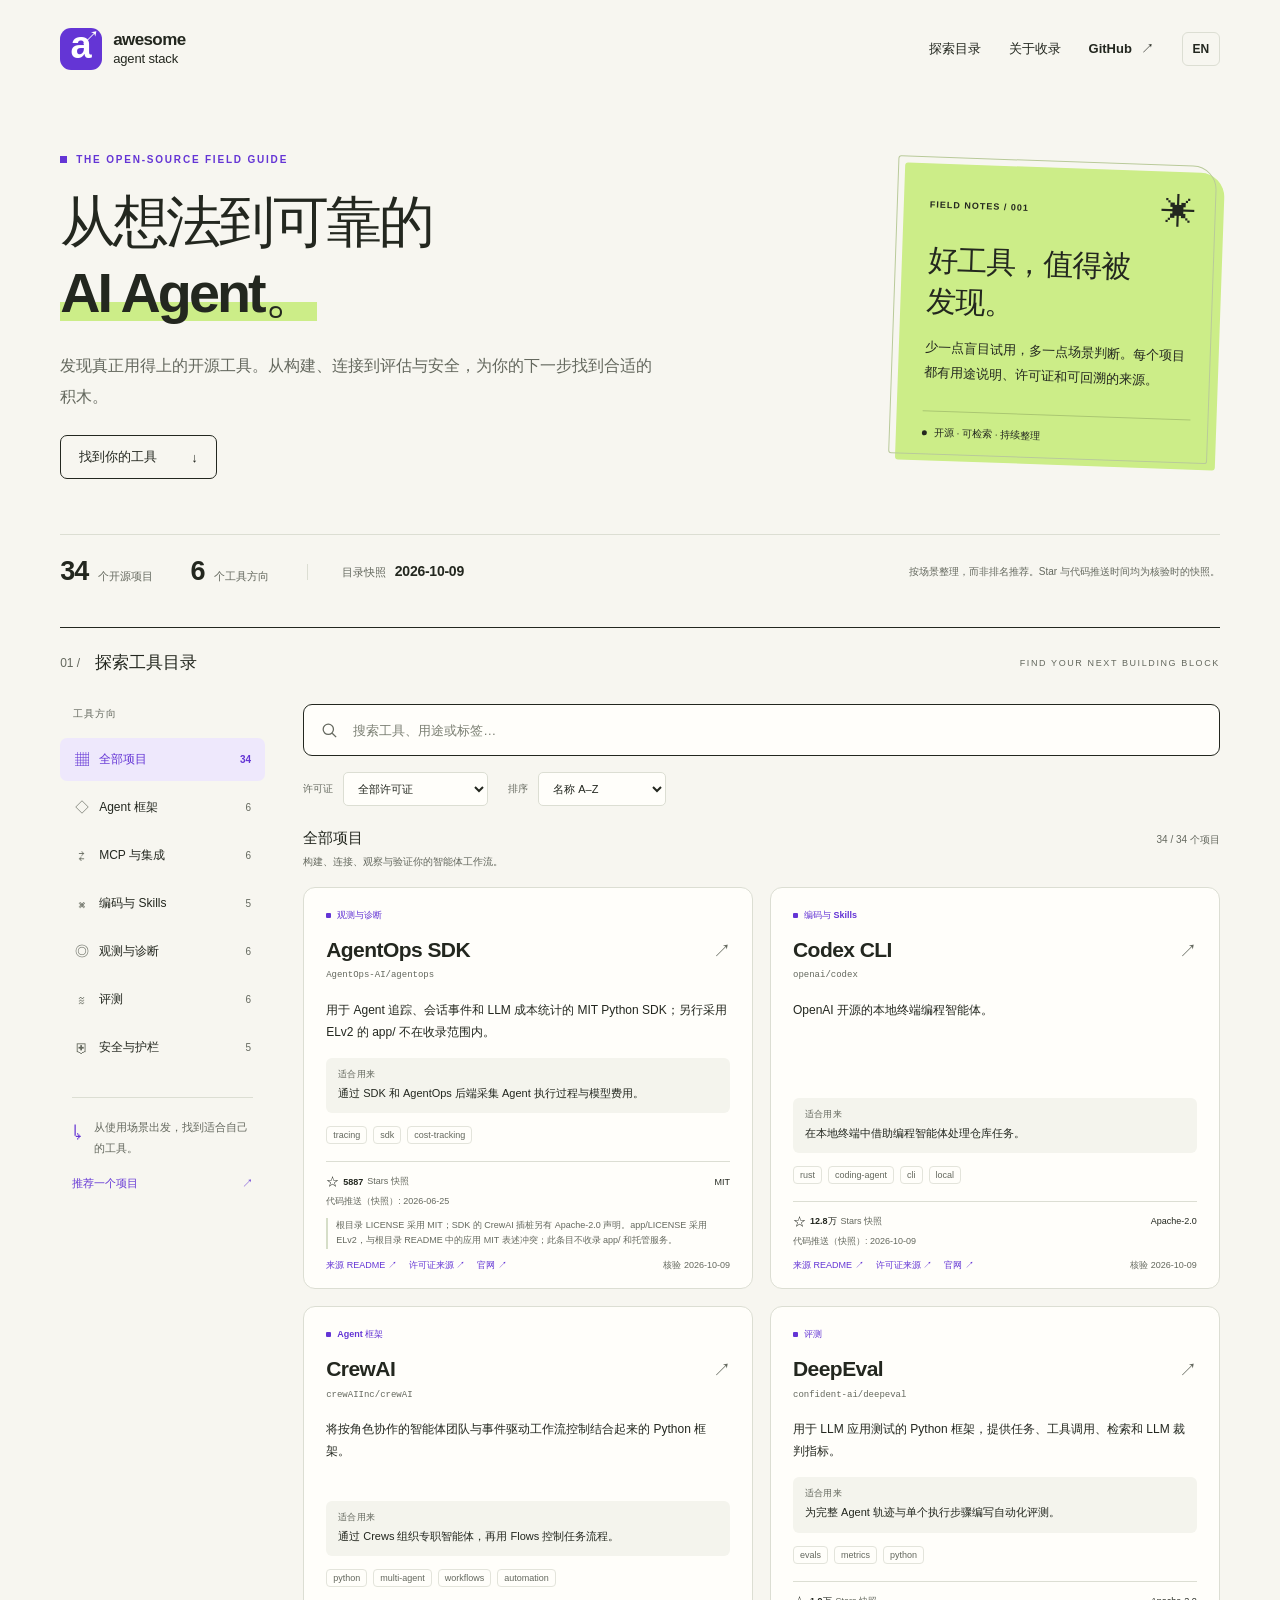
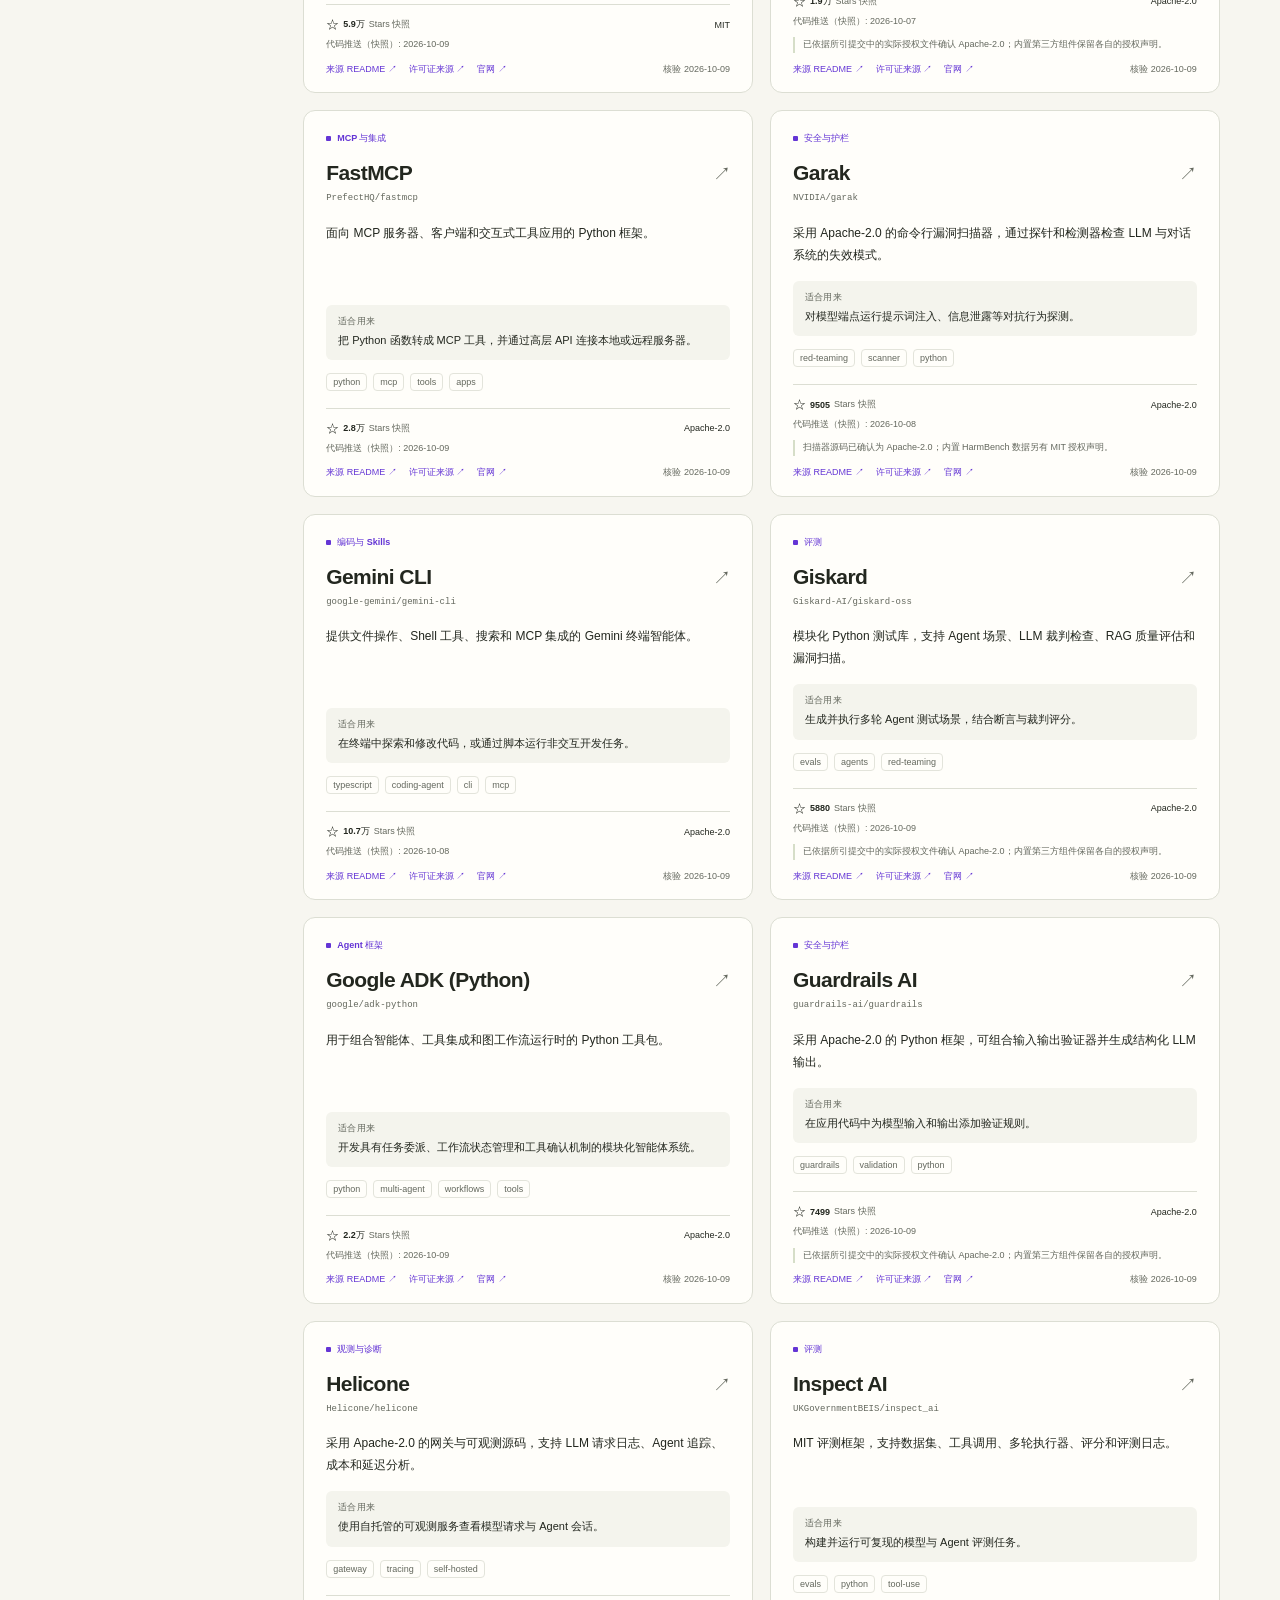
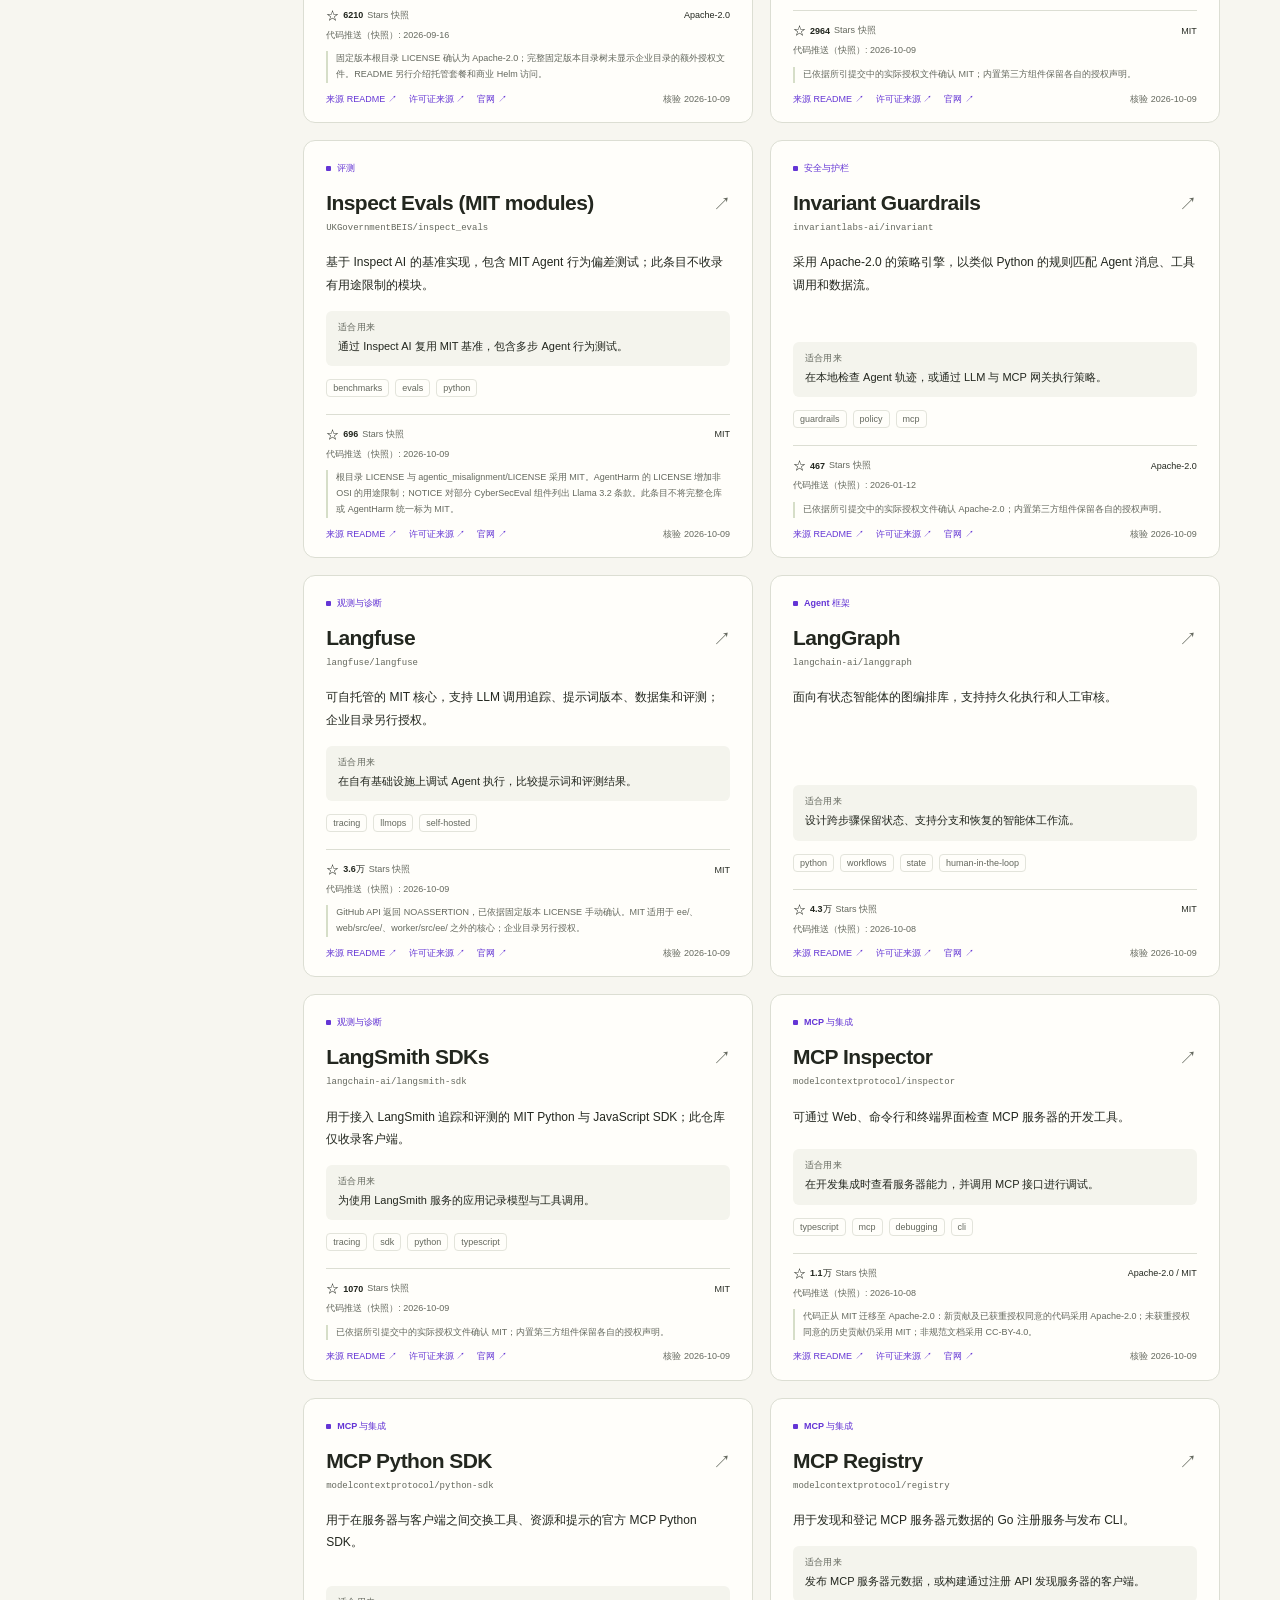
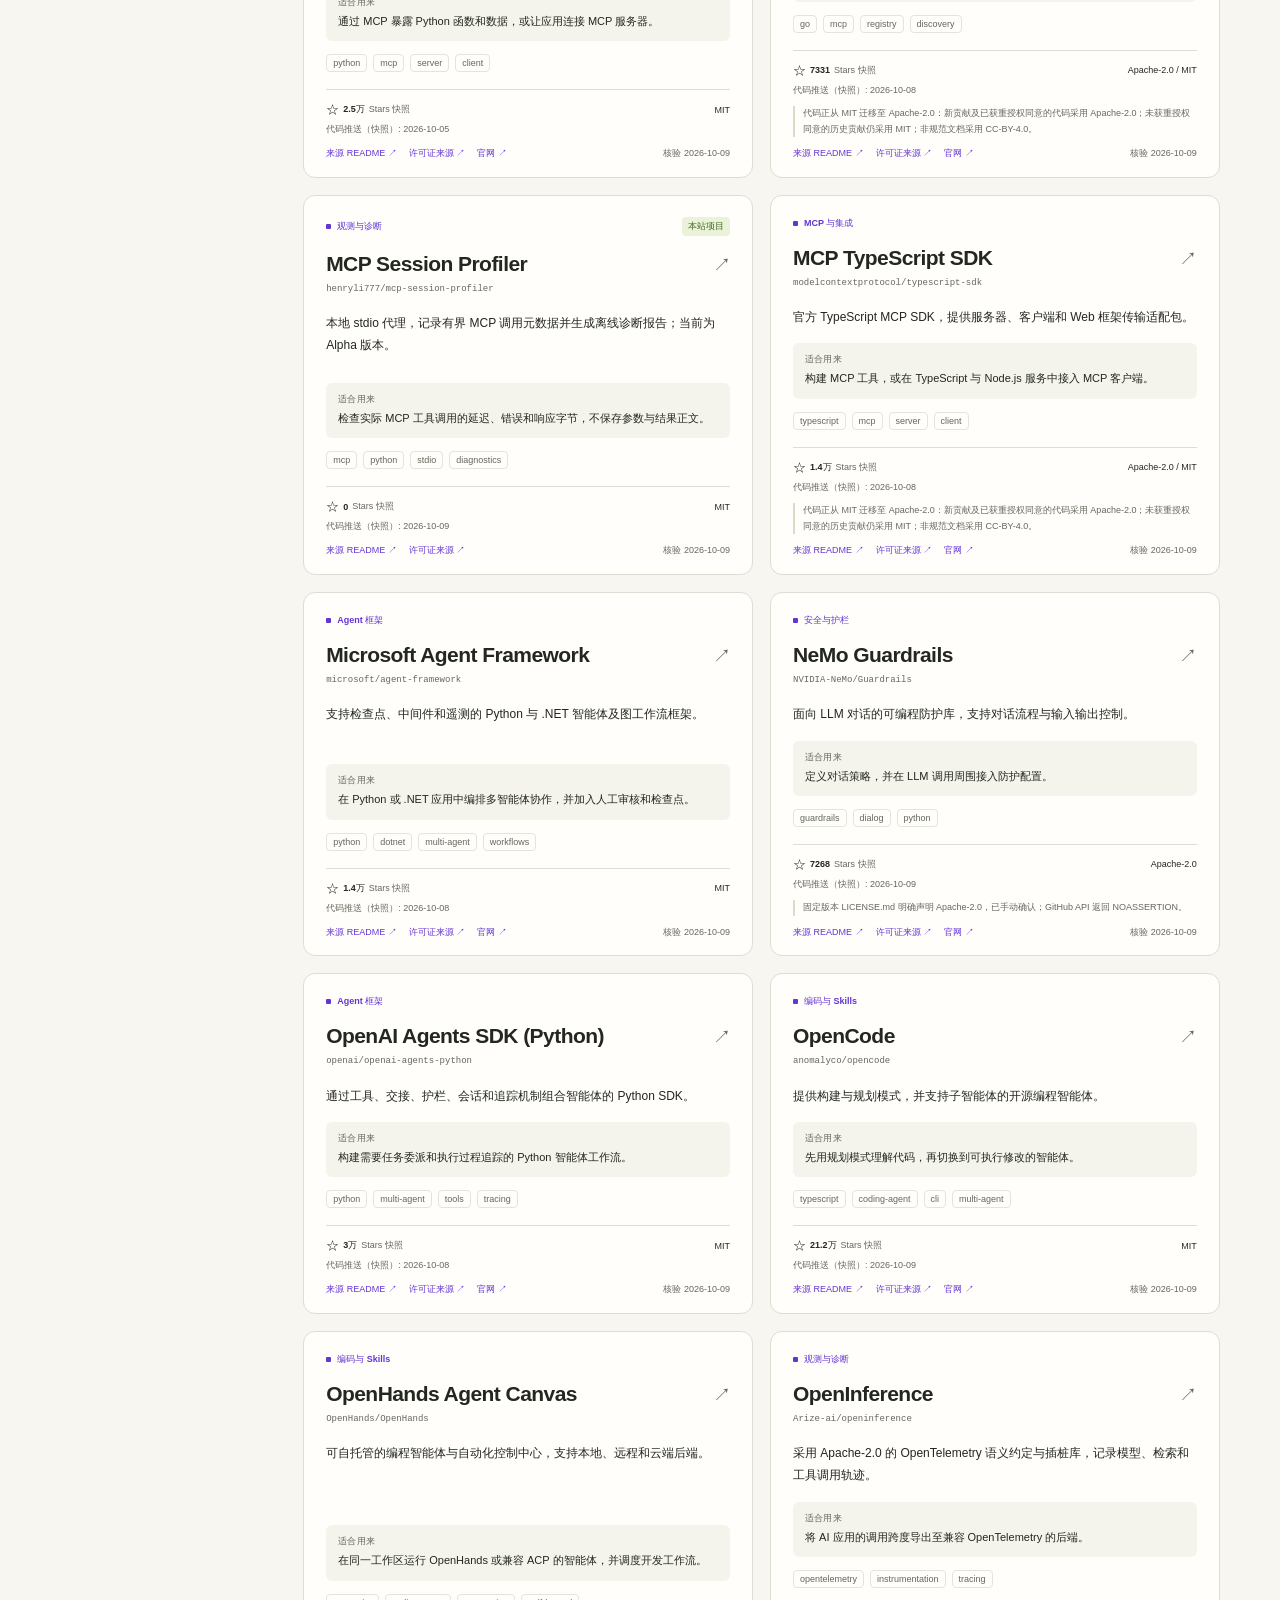
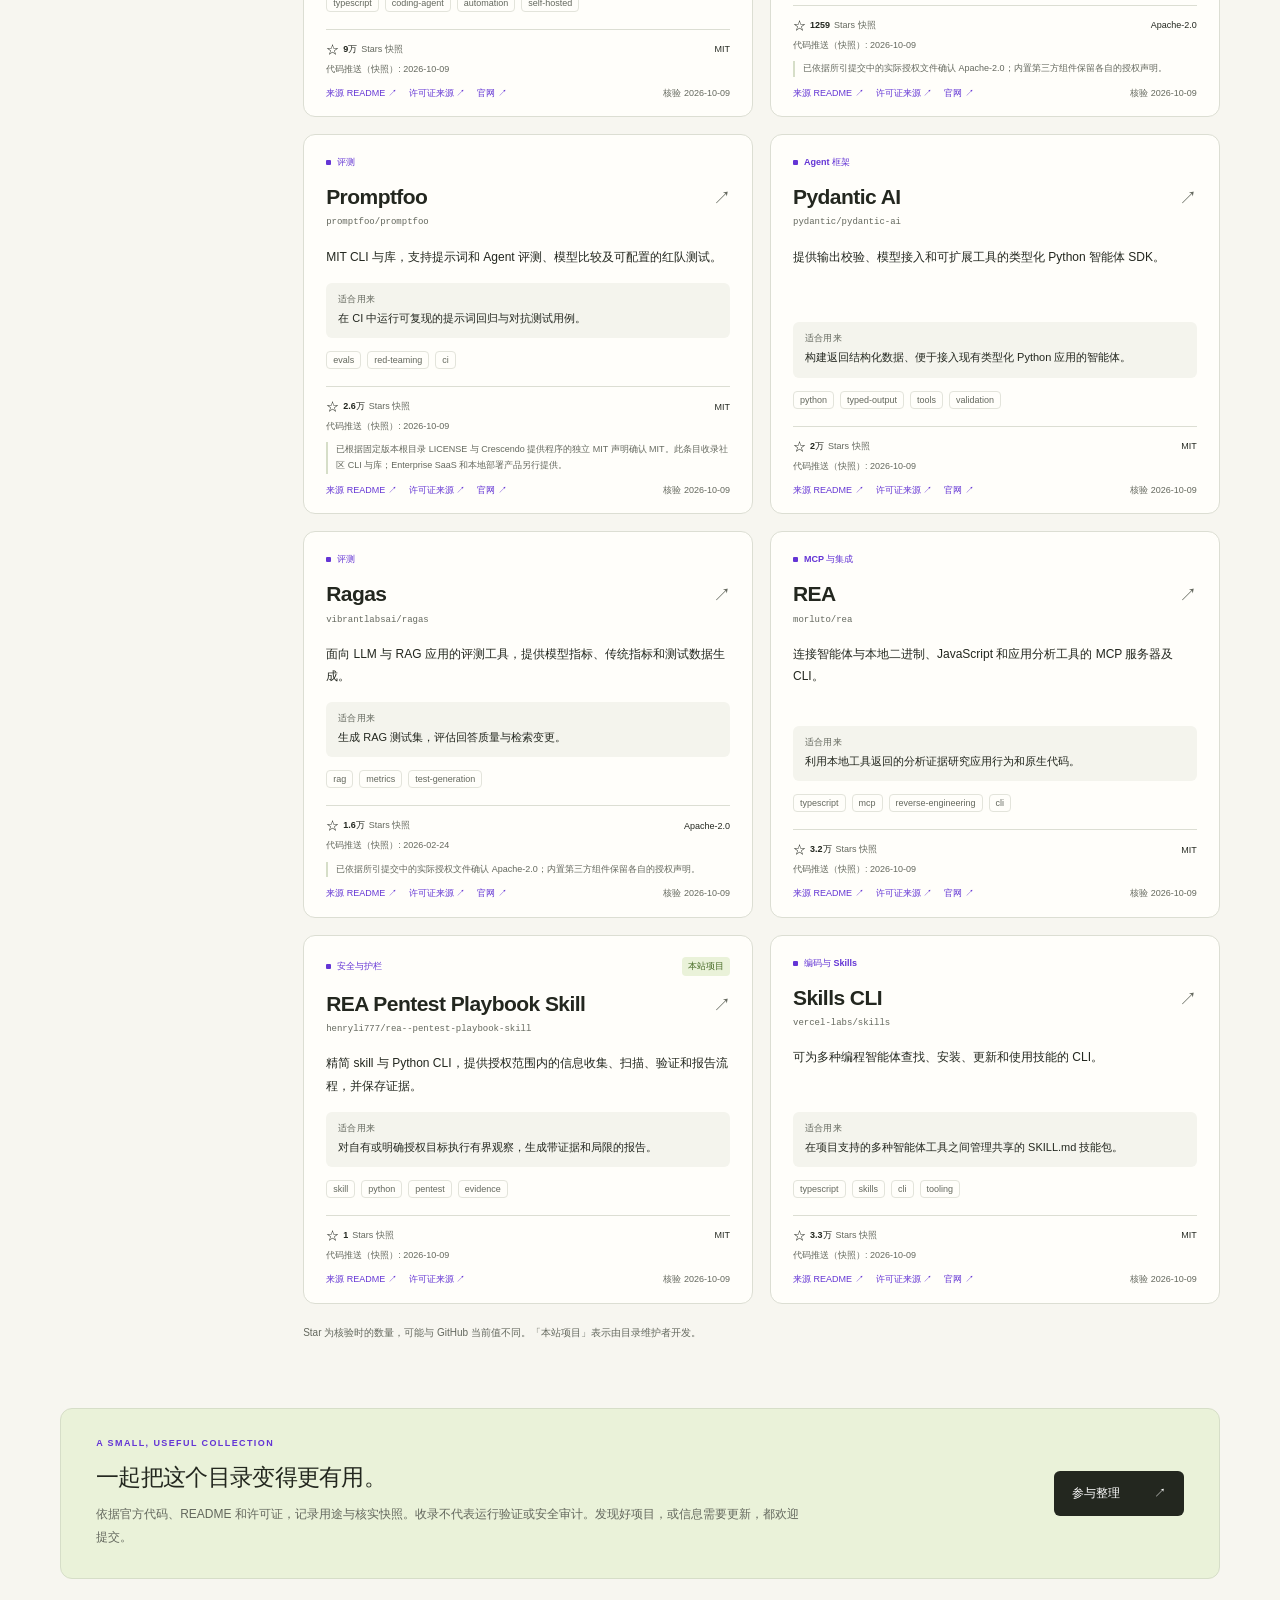
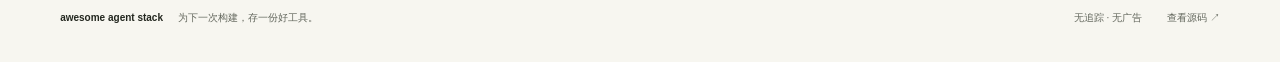
==== site/index.html @ 56cffb14 "feat: launch bilingual Awesome Agent Stack directory" ====
<!doctype html>
<html lang="zh-CN">
  <head>
    <meta charset="utf-8">
  <meta name="viewport" content="width=device-width, initial-scale=1">
  <link rel="icon" type="image/svg+xml" href="./favicon.svg">
    <meta name="description" content="A curated, bilingual directory of open-source tools for AI agents, MCP, coding, evaluation, observability, and security.">
    <meta name="theme-color" content="#f7f6f0">
    <title>Awesome Agent Stack · 开源智能体工具目录</title>
    <link rel="stylesheet" href="./style.css">
    <script type="module" src="./app.js"></script>
  </head>
  <body>
    <a class="skip-link" href="#catalog" data-i18n="skip">跳到工具目录</a>
    <header class="site-header shell">
      <a class="brand" href="./" aria-label="Awesome Agent Stack">
        <span class="brand-mark" aria-hidden="true">a<span>↗</span></span>
        <span class="brand-name">awesome<span>agent stack</span></span>
      </a>
      <nav class="header-nav" aria-label="主导航" id="main-nav">
        <a href="#catalog" class="nav-catalog" data-i18n="navCatalog">探索目录</a>
        <a href="#about" class="nav-about" data-i18n="navAbout">关于收录</a>
        <a class="repo-link" id="header-repo" href="https://github.com/henryli777/awesome-agent-stack"><span>GitHub</span><span aria-hidden="true">↗</span></a>
        <button class="language-button" id="language-toggle" type="button" aria-label="Switch to English">EN</button>
      </nav>
    </header>

    <main id="main-content">
      <section class="hero shell" aria-labelledby="hero-title">
        <div class="hero-copy">
          <p class="eyebrow"><span class="tiny-square" aria-hidden="true"></span> THE OPEN-SOURCE FIELD GUIDE</p>
          <h1 id="hero-title"><span data-i18n="heroLine1">从想法到可靠的</span><br><span class="hero-highlight" data-i18n="heroLine2">AI Agent。</span></h1>
          <p class="hero-description" data-i18n="heroDescription">发现真正用得上的开源工具。从构建、连接到评估与安全，为你的下一步找到合适的积木。</p>
          <a href="#catalog" class="hero-cta"><span data-i18n="heroCta">找到你的工具</span><span aria-hidden="true">↓</span></a>
        </div>
        <aside class="field-note" aria-labelledby="field-note-title">
          <div class="note-top"><span>FIELD NOTES / 001</span><span class="note-symbol" aria-hidden="true">✳</span></div>
          <h2 id="field-note-title" data-i18n="noteTitle">好工具，<br>值得被发现。</h2>
          <p data-i18n="noteDescription">少一点盲目试用，多一点场景判断。每个项目都有用途说明、许可证和可回溯的来源。</p>
          <div class="note-bottom"><span class="note-dot" aria-hidden="true"></span><span data-i18n="noteBottom">开源 · 可检索 · 持续整理</span></div>
        </aside>
        <div class="hero-stats">
          <div class="hero-stat"><strong id="project-total">—</strong><span data-i18n="statProjects">个开源项目</span></div>
          <div class="hero-stat"><strong id="category-total">6</strong><span data-i18n="statCategories">个工具方向</span></div>
          <div class="hero-stat stat-date"><span data-i18n="statSnapshot">目录快照</span><strong id="snapshot-date">2026-10-09</strong></div>
          <p class="stats-note" data-i18n="statsNote">按场景整理，而非排名推荐。<br>Star 与代码推送时间均为核验时的快照。</p>
        </div>
      </section>

      <section id="catalog" class="catalog-section shell" aria-labelledby="catalog-title">
        <div class="section-heading"><h2 id="catalog-title"><span class="section-number" aria-hidden="true">01 /</span><span data-i18n="catalogTitle">探索工具目录</span></h2><span class="section-kicker">FIND YOUR NEXT BUILDING BLOCK</span></div>
        <div class="catalog-layout">
          <aside class="catalog-sidebar" aria-labelledby="category-title">
            <h3 id="category-title" data-i18n="categoriesTitle">工具方向</h3>
            <div id="category-list" class="category-list" role="group" aria-labelledby="category-title"></div>
            <div class="sidebar-note"><span aria-hidden="true">↳</span><p data-i18n="sidebarNote">从使用场景出发，<br>找到适合自己的工具。</p></div>
            <a class="submit-link" id="sidebar-contribute" href="https://github.com/henryli777/awesome-agent-stack/issues/new?template=submit-project.yml"><span data-i18n="submit">推荐一个项目</span><span aria-hidden="true">↗</span></a>
          </aside>
          <div class="catalog-main">
            <div class="search-box">
              <svg viewBox="0 0 24 24" aria-hidden="true"><circle cx="10.5" cy="10.5" r="6.5"></circle><path d="m15.4 15.4 5 5"></path></svg>
              <label class="visually-hidden" for="search-input" data-i18n="searchLabel">搜索名称、用途、标签或仓库</label>
              <input id="search-input" type="search" maxlength="300" autocomplete="off" spellcheck="false" placeholder="搜索工具、用途或标签…" disabled>
              <button class="clear-search" id="clear-search" type="button" aria-label="清空搜索" hidden>×</button>
            </div>
            <div class="filter-bar">
              <div class="select-control"><label for="license-filter" data-i18n="licenseLabel">许可证</label><select id="license-filter" disabled><option value="all">全部许可证</option></select></div>
              <div class="select-control sort-control"><label for="sort-select" data-i18n="sortLabel">排序</label><select id="sort-select" disabled><option value="az">名称 A–Z</option><option value="stars">Star 快照最多</option><option value="updated">最近代码推送</option></select></div>
              <button class="reset-filters" id="reset-filters" type="button" hidden data-i18n="reset">重置筛选</button>
            </div>
            <div class="results-heading"><div><h3 id="results-title" data-i18n="allProjects">全部项目</h3><p id="category-description" data-i18n="allDescription">构建、连接、观察与验证你的智能体工作流。</p></div><p id="result-count" role="status" aria-live="polite" aria-atomic="true" data-i18n="loading">正在加载目录…</p></div>
            <div id="status-panel" class="status-panel" role="status">
              <span class="loading-mark" aria-hidden="true"></span>
              <h4 id="status-title" data-i18n="loading">正在加载目录…</h4>
              <p id="status-description" data-i18n="loadingDescription">正在准备工具和来源信息。</p>
              <div class="status-actions" id="status-actions" hidden>
                <button type="button" class="button-primary" id="retry-button" data-i18n="retry">重新加载</button>
                <a id="fallback-readme" href="https://github.com/henryli777/awesome-agent-stack#readme" data-i18n="readmeFallback">查看 GitHub 目录 ↗</a>
              </div>
              <button type="button" class="button-primary" id="empty-reset" hidden data-i18n="emptyReset">清空搜索与筛选</button>
            </div>
            <div id="project-grid" class="project-grid" aria-label="开源项目列表" hidden></div>
            <p class="catalog-footnote" id="catalog-footnote" hidden data-i18n="catalogFootnote">Star 为核验时的数量，可能与 GitHub 当前值不同。「本站项目」表示由目录维护者开发。</p>
          </div>
        </div>
      </section>

      <section id="about" class="about-section shell" aria-labelledby="about-title">
        <div class="about-panel"><div><p class="eyebrow">A SMALL, USEFUL COLLECTION</p><h2 id="about-title" data-i18n="aboutTitle">一起把这个目录变得更有用。</h2><p data-i18n="aboutDescription">以公开仓库和 README 为依据，记录许可证、实际用途与最近代码推送。发现好项目，或信息需要更新，都欢迎提交。</p></div><a class="about-cta" id="about-contribute" href="https://github.com/henryli777/awesome-agent-stack/issues/new?template=submit-project.yml"><span data-i18n="aboutCta">参与整理</span><span aria-hidden="true">↗</span></a></div>
      </section>
    </main>

    <footer class="site-footer shell"><p><strong>awesome agent stack</strong><span data-i18n="footerTagline">为下一次构建，存一份好工具。</span></p><div><span data-i18n="footerPrivacy">无追踪 · 无广告</span><a id="footer-repo" href="https://github.com/henryli777/awesome-agent-stack" data-i18n="footerSource">查看源码 ↗</a></div></footer>
    <noscript><p class="noscript-note">此目录需要 JavaScript 来搜索和筛选。<a href="https://github.com/henryli777/awesome-agent-stack#readme">在 GitHub 阅读完整目录 / Read the catalogue on GitHub</a>。</p></noscript>
  </body>
</html>
---- site/style.css ----
@charset "UTF-8";

:root {
  --paper: #f7f6f0;
  --surface: #fffefa;
  --ink: #23271f;
  --muted: #64685e;
  --line: #dcded3;
  --purple: #6435d5;
  --purple-light: #eee8fc;
  --green: #cced88;
  --green-light: #eaf2d9;
  --radius: 12px;
  color-scheme: light;
  font-family: -apple-system, BlinkMacSystemFont, "Segoe UI", "PingFang SC", "Microsoft YaHei", sans-serif;
  background: var(--paper);
  color: var(--ink);
  font-synthesis: none;
  scroll-behavior: smooth;
}

* { box-sizing: border-box; }
body { margin: 0; }
a { color: inherit; text-decoration: none; }
button, input, select { font: inherit; color: inherit; }
button, select { cursor: pointer; }
button { border: 0; }
button:disabled, select:disabled, input:disabled { cursor: wait; opacity: .55; }
button, a, input, select { -webkit-tap-highlight-color: transparent; }
:focus-visible { outline: 3px solid var(--purple); outline-offset: 4px; }
[hidden] { display: none !important; }
.shell { width: 100%; max-width: 1480px; margin-inline: auto; padding-inline: clamp(22px, 4.7vw, 72px); }
.visually-hidden { position: absolute; width: 1px; height: 1px; padding: 0; margin: -1px; overflow: hidden; clip: rect(0, 0, 0, 0); white-space: nowrap; border: 0; }
.skip-link { position: fixed; top: 12px; left: 12px; z-index: 10; padding: 12px 18px; background: var(--ink); color: #fff; border-radius: 6px; transform: translateY(-160%); }
.skip-link:focus { transform: translateY(0); }

.site-header { height: 97px; display: flex; align-items: center; justify-content: space-between; gap: 24px; }
.brand { display: inline-flex; align-items: center; gap: 11px; flex-shrink: 0; }
.brand-mark { width: 42px; height: 42px; display: flex; align-items: center; justify-content: center; position: relative; background: var(--purple); border-radius: 11px; color: #fff; font-size: 38px; font-weight: 750; line-height: 1; padding-bottom: 8px; }
.brand-mark span { position: absolute; font-size: 20px; top: 0; right: 2px; font-weight: 550; }
.brand-name { font-size: 17px; line-height: 1.15; font-weight: 750; letter-spacing: -.6px; }
.brand-name > span { display: block; font-weight: 500; font-size: 13px; letter-spacing: -.15px; margin-top: 3px; }
.header-nav { display: flex; align-items: center; gap: 28px; font-size: 13px; font-weight: 550; }
.header-nav a:hover, .site-footer a:hover { color: var(--purple); }
.repo-link { display: inline-flex; gap: 9px; align-items: center; }
.language-button { min-width: 38px; min-height: 34px; padding: 6px 9px; border: 1px solid var(--line); border-radius: 6px; background: transparent; font-size: 12px; font-weight: 650; }
.language-button:hover { border-color: var(--purple); color: var(--purple); }

.hero { display: grid; grid-template-columns: minmax(0, 1fr) 320px; column-gap: 10%; padding-top: 57px; padding-bottom: 42px; }
.eyebrow { display: flex; align-items: center; gap: 9px; color: var(--purple); font-size: 10px; font-weight: 700; letter-spacing: 1.8px; margin: 0 0 22px; }
.tiny-square { height: 7px; width: 7px; background: var(--purple); }
h1 { margin: 0; font-size: clamp(42px, 4.35vw, 66px); line-height: 1.27; font-weight: 750; letter-spacing: -2.9px; }
.hero-highlight { position: relative; display: inline; background: linear-gradient(transparent 65%, var(--green) 65%, var(--green) 95%, transparent 95%); }
.hero-description { max-width: 600px; margin: 23px 0 23px; color: var(--muted); font-size: 16px; line-height: 1.9; }
.hero-cta { display: inline-flex; align-items: center; justify-content: space-between; gap: 34px; border: 1px solid var(--ink); border-radius: 7px; padding: 12px 18px; font-size: 13px; font-weight: 650; transition: background-color .15s; }
.hero-cta:hover { background: var(--green); }
.field-note { align-self: center; background: var(--green); padding: 23px 26px 21px; border-radius: 3px 24px 3px 3px; transform: rotate(2deg); position: relative; }
.field-note::before { content: ""; position: absolute; inset: -7px 8px 6px -7px; border: 1px solid #b9ca9a; border-radius: 3px 24px 3px 3px; z-index: -1; }
.note-top { display: flex; justify-content: space-between; align-items: center; font-size: 9px; font-weight: 650; letter-spacing: 1px; }
.note-symbol { font-size: 35px; line-height: 1; font-weight: 400; }
.field-note h2 { font-size: 30px; font-weight: 650; line-height: 1.35; margin: 19px 0 14px; letter-spacing: -1px; max-width: 230px; }
.field-note p { font-size: 13px; line-height: 1.9; margin: 0; }
.note-bottom { display: flex; align-items: center; gap: 7px; margin-top: 26px; padding-top: 14px; border-top: 1px solid #aac772; font-size: 10px; }
.note-dot { width: 5px; height: 5px; border-radius: 50%; background: var(--ink); }
.hero-stats { grid-column: 1 / -1; display: flex; gap: 38px; align-items: center; margin-top: 55px; padding-top: 23px; border-top: 1px solid var(--line); }
.hero-stat { display: flex; gap: 9px; align-items: baseline; white-space: nowrap; }
.hero-stat strong { font-size: 27px; font-weight: 650; line-height: 1; letter-spacing: -.8px; }
.hero-stat span { font-size: 11px; color: var(--muted); }
.stat-date { border-left: 1px solid var(--line); padding-left: 34px; }
.stat-date strong { font-size: 14px; letter-spacing: -.25px; }
.stats-note { color: var(--muted); font-size: 10px; line-height: 1.7; margin: 0 0 0 auto; }

.catalog-section { scroll-margin-top: 24px; }
.section-heading { border-top: 1px solid var(--ink); display: flex; align-items: center; justify-content: space-between; gap: 15px; padding-block: 23px 30px; }
.section-heading h2 { display: flex; align-items: center; gap: 15px; font-size: 17px; font-weight: 650; margin: 0; }
.section-number { font-size: 12px; font-weight: 400; color: var(--muted); }
.section-kicker { color: var(--muted); font-size: 9px; letter-spacing: 1.6px; }
.catalog-layout { display: grid; grid-template-columns: 205px minmax(0, 1fr); gap: 38px; align-items: start; }
.catalog-sidebar { position: sticky; top: 25px; padding-top: 3px; }
.catalog-sidebar h3 { font-size: 10px; letter-spacing: 1.1px; font-weight: 600; color: var(--muted); margin: 0 0 17px 13px; }
.category-list { display: flex; flex-direction: column; gap: 5px; }
.category-button { display: flex; align-items: center; gap: 10px; justify-content: space-between; min-height: 43px; padding: 10px 13px; border: 1px solid transparent; border-radius: 7px; background: transparent; font-size: 12px; text-align: start; }
.category-button .category-label { flex: 1; }
.category-icon { display: inline-flex; width: 15px; height: 16px; justify-content: center; align-items: center; font-size: 14px; font-weight: 500; color: var(--muted); }
.category-count { font-size: 10px; color: var(--muted); font-variant-numeric: tabular-nums; }
.category-button[aria-pressed="true"] { background: var(--purple-light); color: var(--purple); font-weight: 600; }
.category-button[aria-pressed="true"] .category-icon, .category-button[aria-pressed="true"] .category-count { color: var(--purple); }
.category-button:hover { border-color: #d8ccee; }
.sidebar-note { display: flex; gap: 12px; color: var(--muted); border-top: 1px solid var(--line); margin: 28px 12px 18px; padding-top: 19px; font-size: 11px; line-height: 1.85; }
.sidebar-note > span { color: var(--purple); font-size: 20px; }
.sidebar-note p { margin: 0; }
.submit-link { display: flex; justify-content: space-between; align-items: center; margin-inline: 12px; color: var(--purple); font-size: 11px; font-weight: 650; }
.submit-link:hover { text-decoration: underline; text-underline-offset: 4px; }
.catalog-main { min-width: 0; }
.search-box { display: flex; align-items: center; gap: 12px; height: 52px; padding-inline: 16px 12px; border: 1px solid var(--ink); border-radius: 9px; background: var(--surface); }
.search-box:focus-within { outline: 2px solid var(--purple); outline-offset: 2px; }
.search-box svg { flex-shrink: 0; width: 19px; height: 19px; stroke: var(--muted); fill: none; stroke-width: 1.6; }
.search-box input { width: 100%; min-width: 0; height: 100%; border: 0; outline: 0; font-size: 13px; background: transparent; }
.search-box input:focus-visible { outline: 0; }
.search-box input::placeholder { color: #7b7f73; }
.search-box input::-webkit-search-cancel-button { display: none; }
.search-shortcut { display: inline-flex; align-items: center; justify-content: center; flex-shrink: 0; width: 25px; height: 25px; background: var(--paper); border: 1px solid var(--line); border-radius: 4px; color: var(--muted); font-family: inherit; font-size: 12px; }
.clear-search { background: var(--paper); font-size: 21px; line-height: 1; width: 29px; height: 29px; border-radius: 5px; flex-shrink: 0; }
.filter-bar { display: flex; align-items: center; flex-wrap: wrap; gap: 13px 20px; padding: 16px 0 20px; }
.select-control { display: flex; align-items: center; gap: 10px; min-width: 0; }
.select-control label { font-size: 10px; color: var(--muted); white-space: nowrap; }
.select-control select { max-width: 230px; min-height: 34px; padding: 6px 28px 6px 10px; font-size: 11px; background-color: var(--surface); border: 1px solid var(--line); border-radius: 5px; }
.reset-filters { font-size: 10px; color: var(--purple); margin-left: auto; padding: 8px 0 8px 8px; background: transparent; }
.reset-filters:hover { text-decoration: underline; text-underline-offset: 3px; }
.results-heading { display: flex; justify-content: space-between; gap: 18px; align-items: baseline; margin: 3px 0 17px; }
.results-heading h3 { font-size: 15px; font-weight: 650; margin: 0 0 5px; }
.results-heading div > p { margin: 0; font-size: 10px; line-height: 1.7; color: var(--muted); }
.results-heading > p { margin: 0; flex-shrink: 0; white-space: nowrap; font-size: 10px; color: var(--muted); }

.project-grid { display: grid; grid-template-columns: repeat(2, minmax(0, 1fr)); gap: 17px; align-items: stretch; }
.project-card { display: flex; flex-direction: column; min-width: 0; border: 1px solid var(--line); border-radius: var(--radius); padding: 21px 22px 15px; background: var(--surface); transition: border-color .15s; }
.project-card:hover { border-color: #b8a3dd; }
.card-category-row { display: flex; flex-wrap: wrap; align-items: center; gap: 7px; font-size: 9px; margin-bottom: 15px; }
.card-category { display: inline-flex; gap: 6px; align-items: center; color: var(--purple); font-weight: 550; }
.card-category::before { content: ""; width: 5px; height: 5px; background: var(--purple); border-radius: 1px; }
.curator-label { margin-left: auto; color: #446923; background: var(--green-light); padding: 3px 6px; border-radius: 4px; font-weight: 600; }
.state-label { color: #745d22; background: #f4eedb; border-radius: 4px; padding: 3px 6px; }
.card-title { display: flex; justify-content: space-between; gap: 12px; align-items: baseline; font-size: 21px; line-height: 1.25; margin: 0 0 5px; font-weight: 650; letter-spacing: -.55px; }
.card-title a { overflow-wrap: anywhere; }
.card-title a:hover { color: var(--purple); text-decoration: underline; text-underline-offset: 4px; }
.card-arrow { font-size: 18px; flex-shrink: 0; color: var(--muted); }
.card-repo { color: var(--muted); font-family: ui-monospace, SFMono-Regular, Menlo, Consolas, monospace; font-size: 9px; line-height: 1.7; margin: 0; overflow-wrap: anywhere; }
.card-description { font-size: 12px; line-height: 1.85; margin: 15px 0; overflow-wrap: anywhere; }
.card-use-case { background: #f4f4ed; border-radius: 6px; padding: 10px 12px; margin: auto 0 13px; }
.card-use-case strong { font-size: 9px; letter-spacing: .2px; font-weight: 600; color: var(--muted); display: block; margin-bottom: 3px; }
.card-use-case p { font-size: 11px; line-height: 1.75; margin: 0; overflow-wrap: anywhere; }
.card-tags { display: flex; flex-wrap: wrap; gap: 6px; margin-bottom: 17px; }
.card-tag { font-size: 9px; color: var(--muted); border: 1px solid #e3e4db; border-radius: 4px; padding: 3px 6px; overflow-wrap: anywhere; max-width: 100%; }
.card-meta { display: flex; flex-wrap: wrap; gap: 6px 14px; align-items: center; font-size: 9px; color: var(--muted); padding-top: 13px; border-top: 1px solid var(--line); }
.star-meta { display: inline-flex; gap: 4px; align-items: center; }
.star-meta .star-icon { font-size: 13px; color: var(--ink); line-height: 1; }
.star-meta strong { color: var(--ink); font-weight: 600; font-variant-numeric: tabular-nums; }
.card-license { margin-left: auto; color: var(--ink); overflow-wrap: anywhere; }
.push-date { flex-basis: 100%; line-height: 1.7; }
.card-source { display: flex; justify-content: space-between; flex-wrap: wrap; gap: 6px 10px; font-size: 9px; color: var(--muted); margin-top: 9px; line-height: 1.7; }
.card-source a { color: var(--purple); }
.card-source a:hover { text-decoration: underline; text-underline-offset: 3px; }
.card-source-links { display: flex; flex-wrap: wrap; gap: 12px; }
.card-license-note { margin-top: 8px; padding-left: 8px; border-left: 2px solid #d6dec8; }
.card-license-note p { color: var(--muted); font-size: 9px; line-height: 1.75; margin: 0; overflow-wrap: anywhere; }
.catalog-footnote { font-size: 10px; color: var(--muted); line-height: 1.85; margin: 20px 0 0; }
.status-panel { display: flex; flex-direction: column; align-items: center; text-align: center; padding: 52px 24px; min-height: 255px; background: var(--surface); border: 1px dashed #cacdc0; border-radius: var(--radius); }
.status-panel h4 { font-size: 16px; font-weight: 600; margin: 16px 0 7px; }
.status-panel p { max-width: 400px; margin: 0 0 16px; color: var(--muted); font-size: 12px; line-height: 1.8; }
.loading-mark { width: 22px; height: 22px; border: 2px solid var(--purple-light); border-top-color: var(--purple); border-radius: 50%; animation: spin 1s linear infinite; }
.status-panel[data-state="error"] .loading-mark, .status-panel[data-state="empty"] .loading-mark { animation: none; border: 0; height: auto; width: auto; color: var(--purple); font-size: 27px; }
.status-panel[data-state="error"] .loading-mark::after { content: "↻"; }
.status-panel[data-state="empty"] .loading-mark::after { content: "⌕"; }
.status-actions { display: flex; flex-wrap: wrap; gap: 14px 20px; align-items: center; justify-content: center; font-size: 12px; }
.status-actions a { color: var(--purple); text-decoration: underline; text-underline-offset: 4px; }
.button-primary { background: var(--purple); color: #fff; border-radius: 6px; padding: 11px 16px; font-size: 12px; font-weight: 600; }
.button-primary:hover { background: #4e23b7; }

.about-section { margin-top: 66px; scroll-margin-top: 25px; }
.about-panel { display: flex; align-items: center; justify-content: space-between; gap: 38px; border: 1px solid #d6dec8; background: var(--green-light); padding: 29px 35px; border-radius: var(--radius); }
.about-panel .eyebrow { font-size: 9px; margin-bottom: 14px; letter-spacing: 1.4px; }
.about-panel h2 { font-size: 23px; font-weight: 600; letter-spacing: -.7px; margin: 0 0 10px; }
.about-panel p:not(.eyebrow) { margin: 0; font-size: 12px; line-height: 1.9; max-width: 710px; color: var(--muted); }
.about-cta { display: flex; gap: 34px; flex-shrink: 0; align-items: center; background: var(--ink); color: #fff; font-size: 12px; font-weight: 600; padding: 14px 18px; border-radius: 6px; }
.about-cta:hover { background: var(--purple); }
.site-footer { display: flex; align-items: center; justify-content: space-between; gap: 20px; padding-block: 30px 35px; font-size: 10px; color: var(--muted); }
.site-footer p { display: flex; gap: 15px; margin: 0; flex-wrap: wrap; line-height: 1.8; }
.site-footer strong { color: var(--ink); font-weight: 600; }
.site-footer > div { display: flex; gap: 25px; white-space: nowrap; }
.noscript-note { padding: 20px; text-align: center; line-height: 1.8; }
.noscript-note a { color: var(--purple); text-decoration: underline; }
@keyframes spin { to { transform: rotate(360deg); } }

@media (min-width: 1760px) {
  .shell { max-width: 1700px; }
  .project-grid { grid-template-columns: repeat(3, minmax(0, 1fr)); }
}
@media (max-width: 1100px) {
  .hero { column-gap: 7%; grid-template-columns: minmax(0, 1fr) 275px; }
  .field-note { padding: 21px; }
  .field-note h2 { font-size: 27px; }
  .hero-stats { gap: 24px; }
  .stat-date { padding-left: 22px; }
  .stats-note { max-width: 220px; }
  .catalog-layout { grid-template-columns: 175px minmax(0, 1fr); gap: 24px; }
  .project-card { padding: 19px 17px 14px; }
  .card-title { font-size: 19px; }
  .curator-label { margin-left: 0; }
  .card-license { margin-left: 0; }
}
@media (max-width: 840px) {
  .hero { padding-top: 34px; column-gap: 6%; grid-template-columns: minmax(0, 1fr) 235px; }
  h1 { font-size: 42px; letter-spacing: -2px; }
  .hero-description { font-size: 14px; }
  .field-note { padding: 20px; }
  .field-note h2 { font-size: 24px; }
  .field-note p { font-size: 11px; }
  .note-bottom { font-size: 9px; }
  .hero-stats { flex-wrap: wrap; gap: 20px 28px; margin-top: 37px; }
  .stats-note { max-width: none; margin-left: 0; flex-basis: 100%; }
  .stats-note br { display: none; }
  .catalog-layout { grid-template-columns: 155px minmax(0, 1fr); gap: 20px; }
  .category-button { padding-inline: 9px; gap: 7px; font-size: 11px; }
  .project-grid { grid-template-columns: minmax(0, 1fr); }
  .card-category-row { margin-bottom: 12px; }
  .card-title { font-size: 22px; }
  .card-description { font-size: 13px; }
  .card-use-case p { font-size: 12px; }
  .card-license { margin-left: auto; }
  .card-meta, .card-source, .card-tag { font-size: 10px; }
  .curator-label { margin-left: auto; }
  .section-kicker { display: none; }
  .select-control { flex-wrap: wrap; gap: 6px; }
  .select-control select { max-width: 200px; }
  .about-panel { padding: 26px; gap: 22px; }
  .about-panel h2 { font-size: 20px; }
  .site-footer { align-items: flex-start; }
}
@media (max-width: 620px) {
  .shell { padding-inline: 22px; }
  .site-header { height: 80px; gap: 12px; }
  .brand-mark { width: 35px; height: 35px; font-size: 32px; border-radius: 8px; }
  .brand-mark span { font-size: 16px; top: 0; }
  .brand-name { font-size: 15px; }
  .brand-name > span { font-size: 11px; }
  .header-nav { gap: 14px; font-size: 12px; }
  .nav-catalog, .nav-about { display: none; }
  .repo-link { gap: 4px; }
  .hero { grid-template-columns: minmax(0, 1fr); padding-top: 31px; padding-bottom: 27px; }
  .eyebrow { font-size: 9px; letter-spacing: 1.4px; margin-bottom: 19px; }
  h1 { font-size: clamp(36px, 9.1vw, 49px); letter-spacing: -1.8px; line-height: 1.3; }
  .hero-description { margin-top: 17px; margin-bottom: 20px; font-size: 13px; line-height: 1.9; }
  .hero-cta { font-size: 12px; padding: 11px 15px; }
  .field-note { display: none; }
  .hero-stats { margin-top: 31px; padding-top: 20px; gap: 16px 23px; }
  .hero-stat { gap: 6px; }
  .hero-stat strong { font-size: 24px; }
  .hero-stat span { font-size: 10px; }
  .stat-date { padding-left: 0; border-left: 0; }
  .stat-date strong { font-size: 12px; }
  .stats-note { font-size: 9px; line-height: 1.9; }
  .section-heading { padding-top: 20px; padding-bottom: 21px; }
  .section-heading h2 { font-size: 16px; gap: 11px; }
  .catalog-layout { display: flex; flex-direction: column; gap: 18px; }
  .catalog-sidebar { position: static; width: 100%; padding: 0; }
  .catalog-sidebar h3 { margin: 0 0 11px; font-size: 10px; }
  .category-list { display: grid; grid-template-columns: repeat(2, minmax(0, 1fr)); gap: 7px; }
  .category-button { border-color: var(--line); padding: 9px 10px; background: var(--surface); min-height: 39px; font-size: 11px; }
  .category-button[aria-pressed="true"] { border-color: #ddcef8; }
  .category-button .category-icon { font-size: 12px; width: 13px; }
  .sidebar-note, .submit-link { display: none; }
  .catalog-main { width: 100%; }
  .search-box { height: 48px; padding-inline: 12px; gap: 9px; }
  .search-box input { font-size: 12px; }
  .search-shortcut { display: none; }
  .filter-bar { gap: 10px; align-items: flex-start; padding-block: 14px 18px; }
  .select-control { flex: 1; flex-direction: column; align-items: stretch; gap: 5px; }
  .select-control select { width: 100%; min-width: 0; max-width: none; min-height: 36px; padding-left: 9px; font-size: 10px; }
  .reset-filters { flex-basis: 100%; padding: 3px 0; text-align: right; }
  .results-heading { margin-top: 0; gap: 10px; }
  .results-heading h3 { font-size: 14px; }
  .results-heading div > p { font-size: 9px; max-width: 240px; }
  .results-heading > p { font-size: 9px; }
  .project-grid { gap: 13px; }
  .project-card { padding: 19px 18px 15px; }
  .card-title { font-size: 21px; }
  .card-description { font-size: 12px; margin-block: 12px; }
  .card-use-case p { font-size: 11px; }
  .card-meta, .card-source, .card-tag { font-size: 9px; }
  .card-license { margin-left: auto; }
  .card-source { gap: 6px; }
  .card-repo { font-size: 9px; }
  .catalog-footnote { font-size: 9px; }
  .about-section { margin-top: 38px; }
  .about-panel { align-items: flex-start; flex-direction: column; padding: 23px; gap: 19px; }
  .about-panel h2 { font-size: 19px; line-height: 1.6; }
  .about-panel p:not(.eyebrow) { font-size: 11px; }
  .about-cta { font-size: 11px; padding: 12px 15px; gap: 28px; }
  .site-footer { flex-direction: column; gap: 14px; padding-top: 23px; font-size: 9px; }
  .site-footer p { gap: 5px; flex-direction: column; }
  .site-footer > div { gap: 20px; }
}
@media (prefers-reduced-motion: reduce) {
  :root { scroll-behavior: auto; }
  *, *::before, *::after { animation-duration: .001ms !important; transition-duration: .001ms !important; }
}
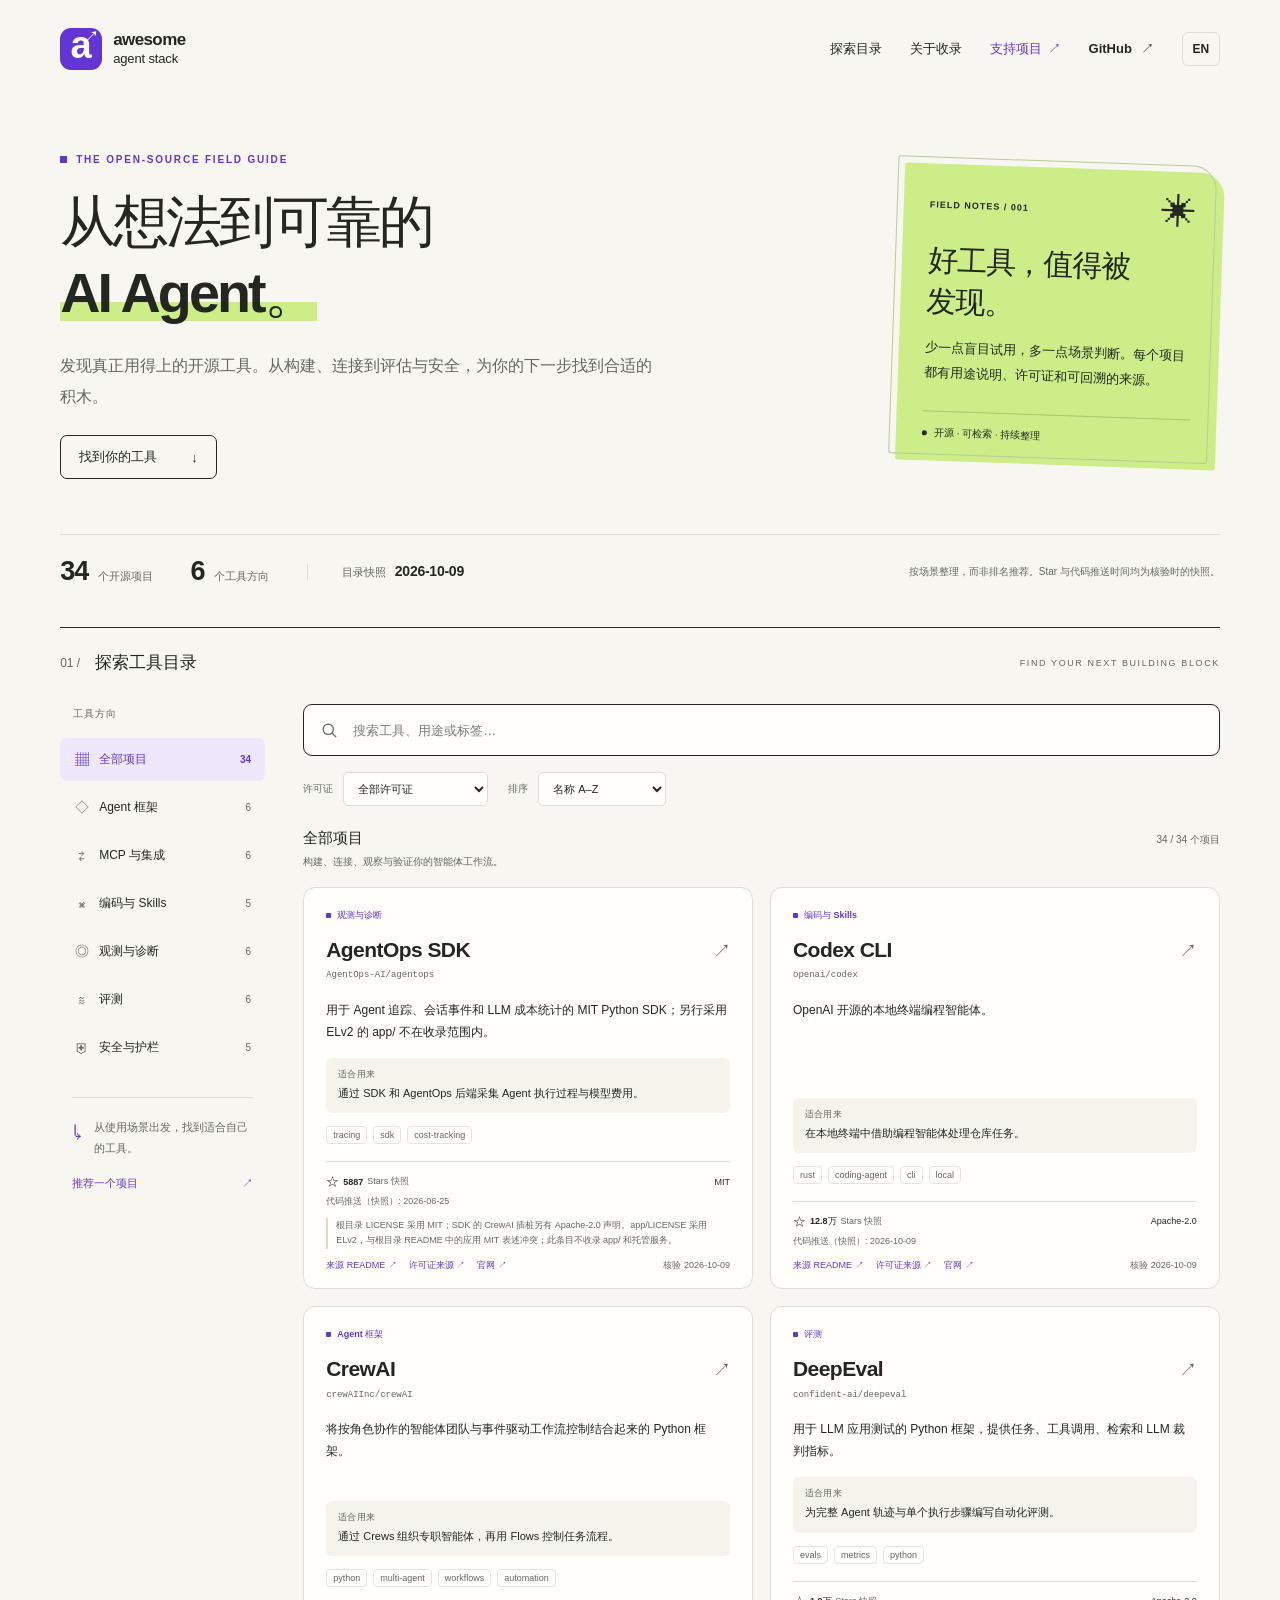
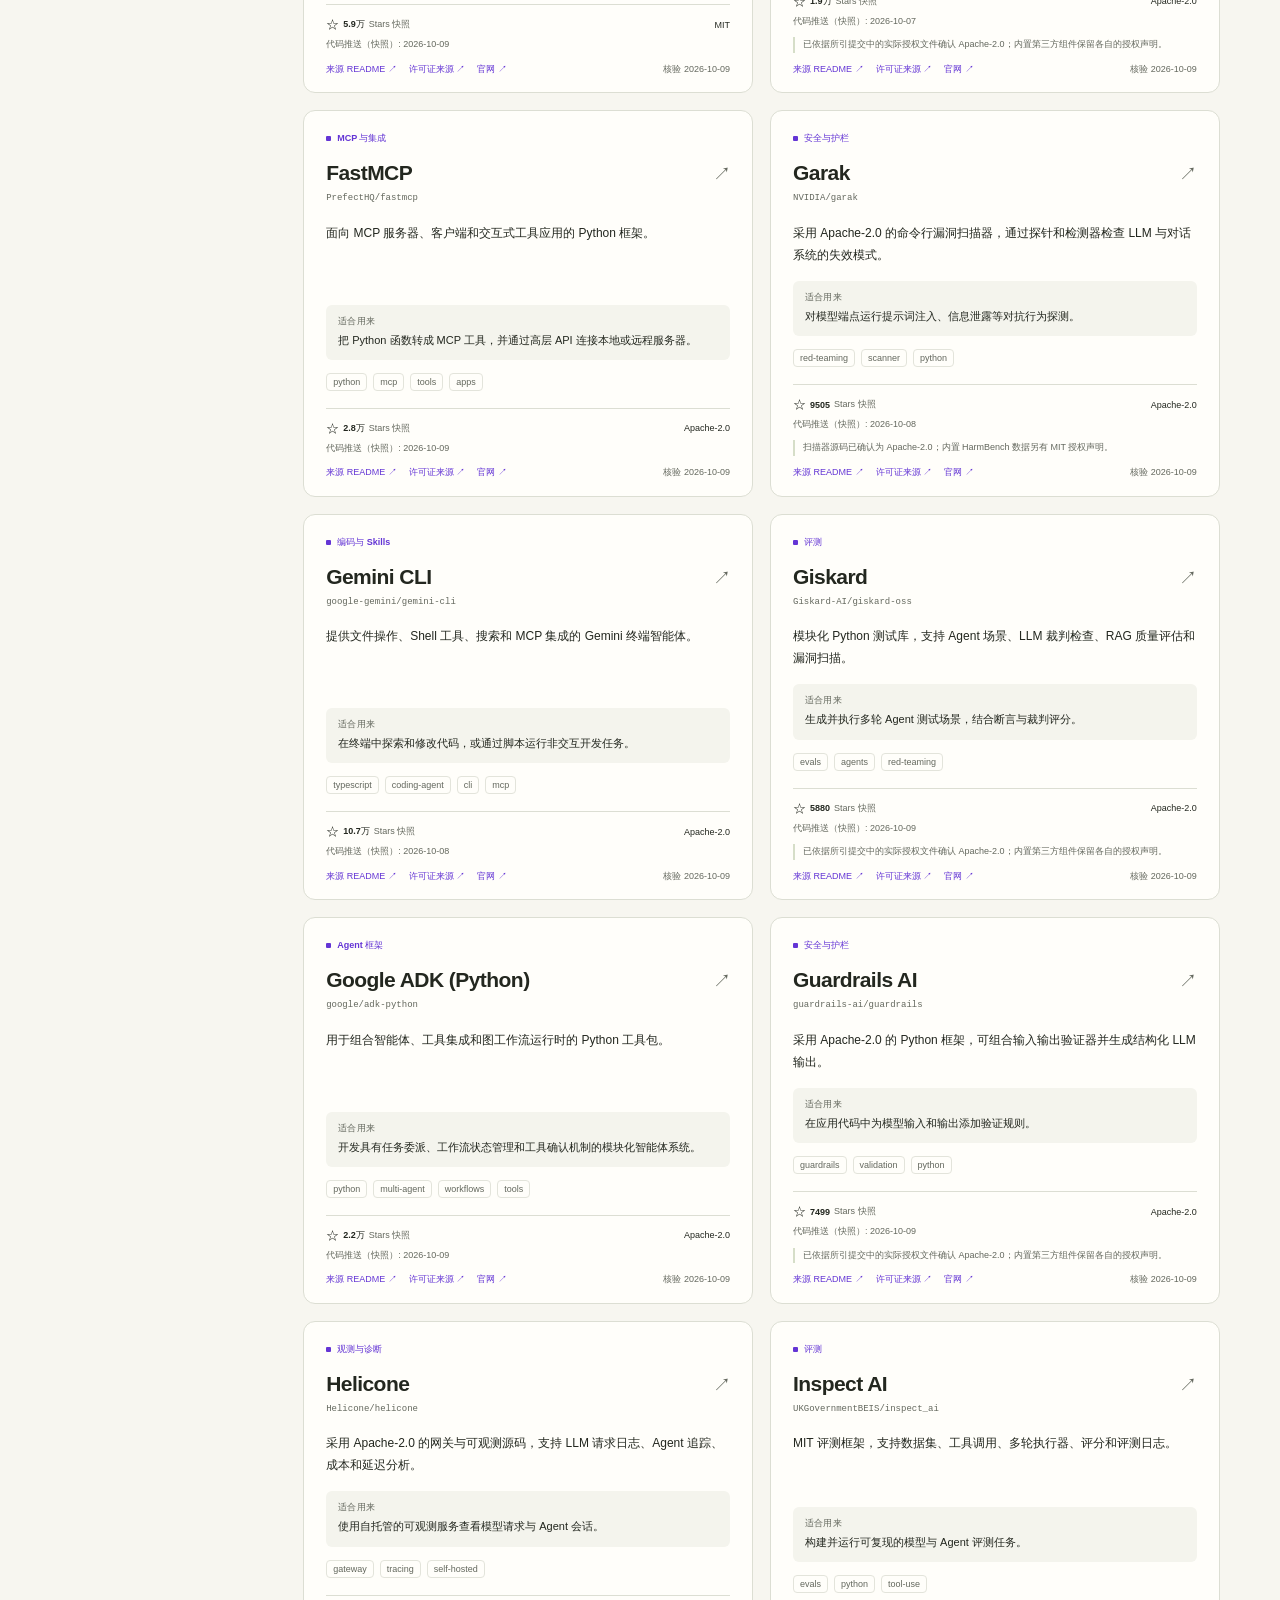
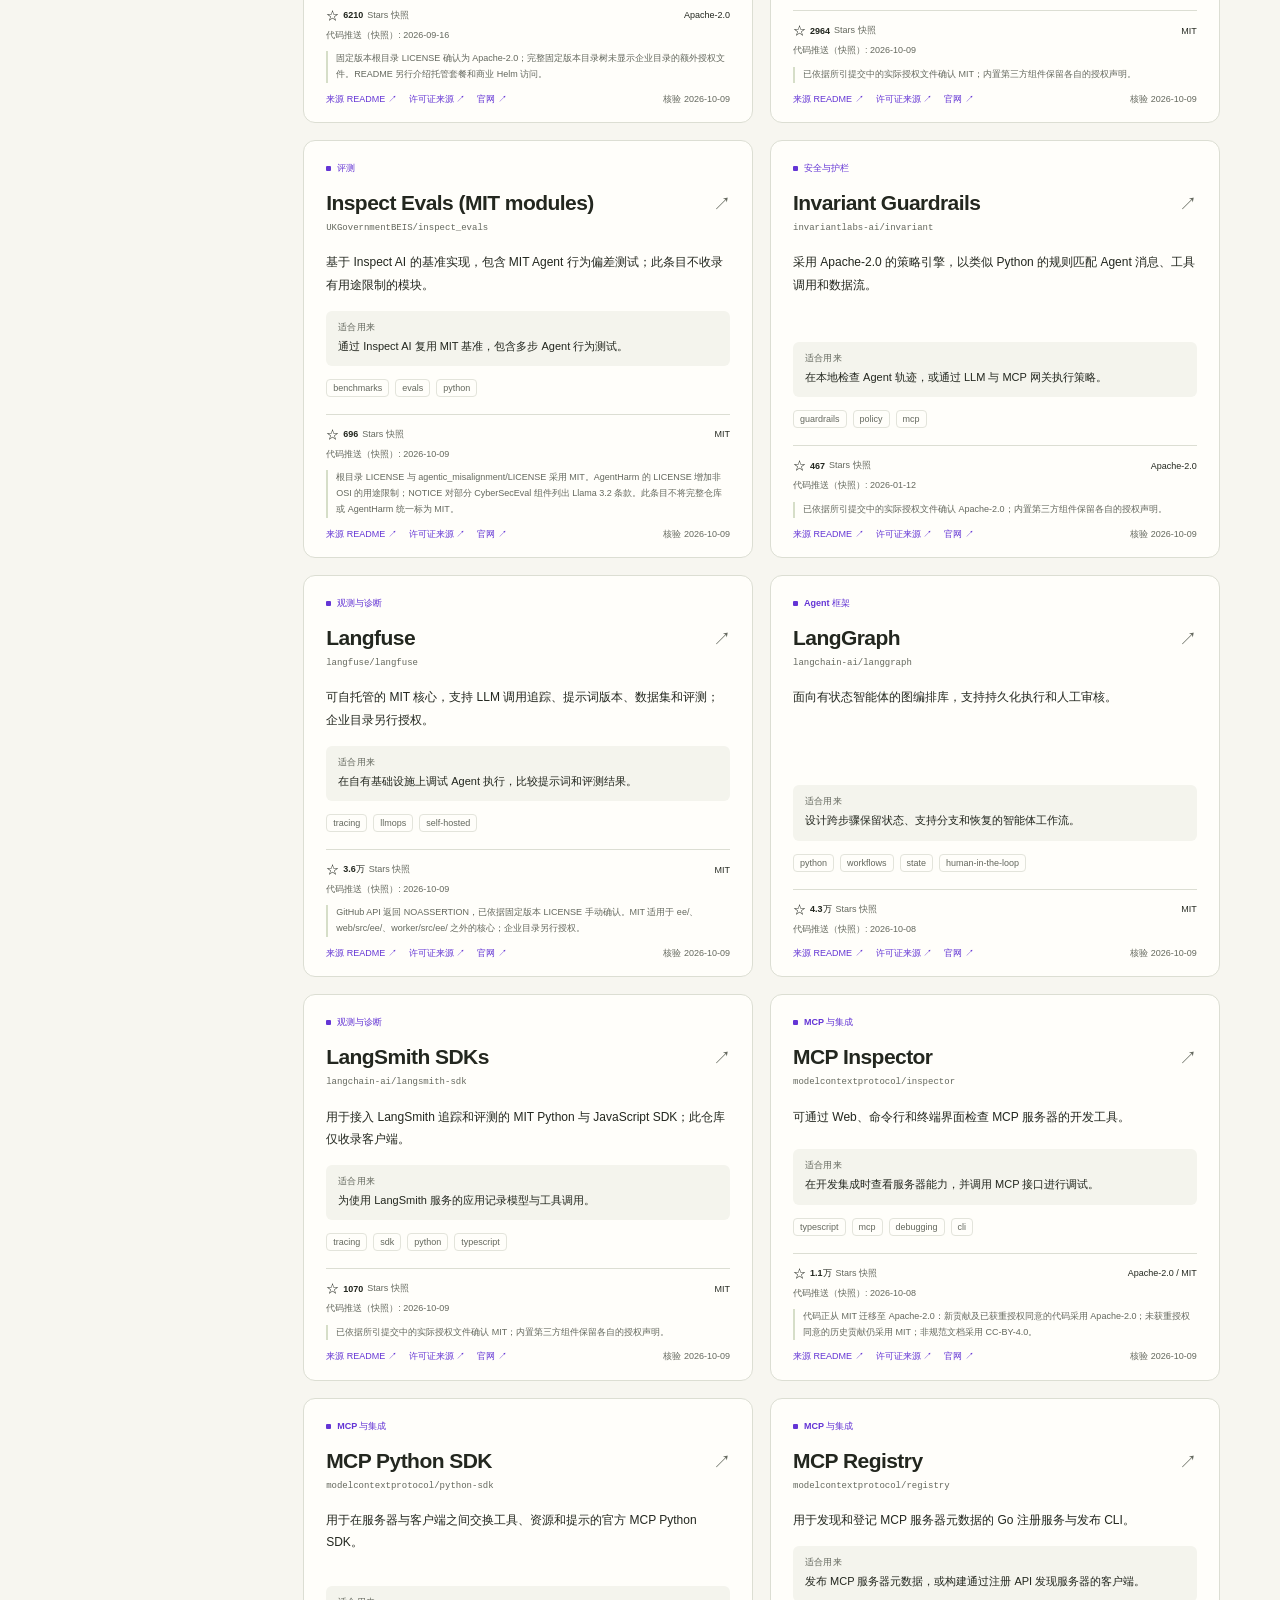
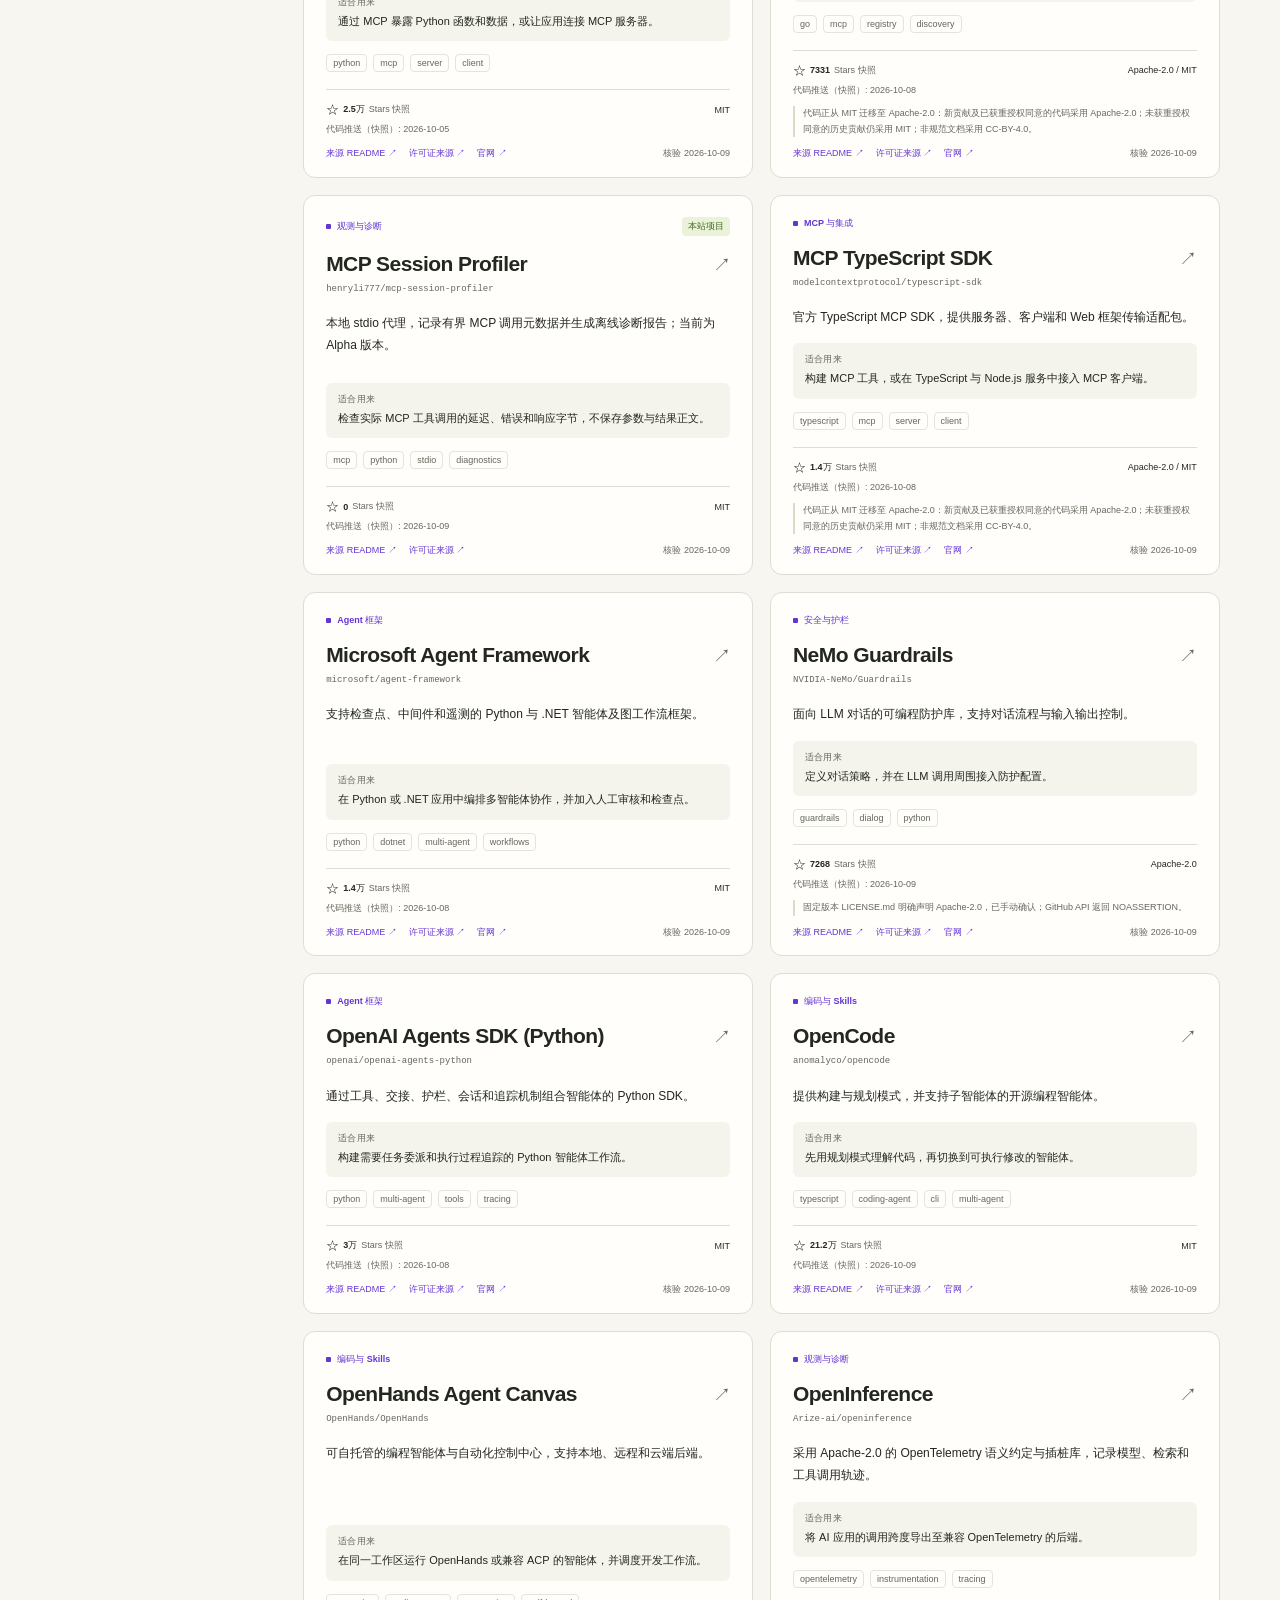
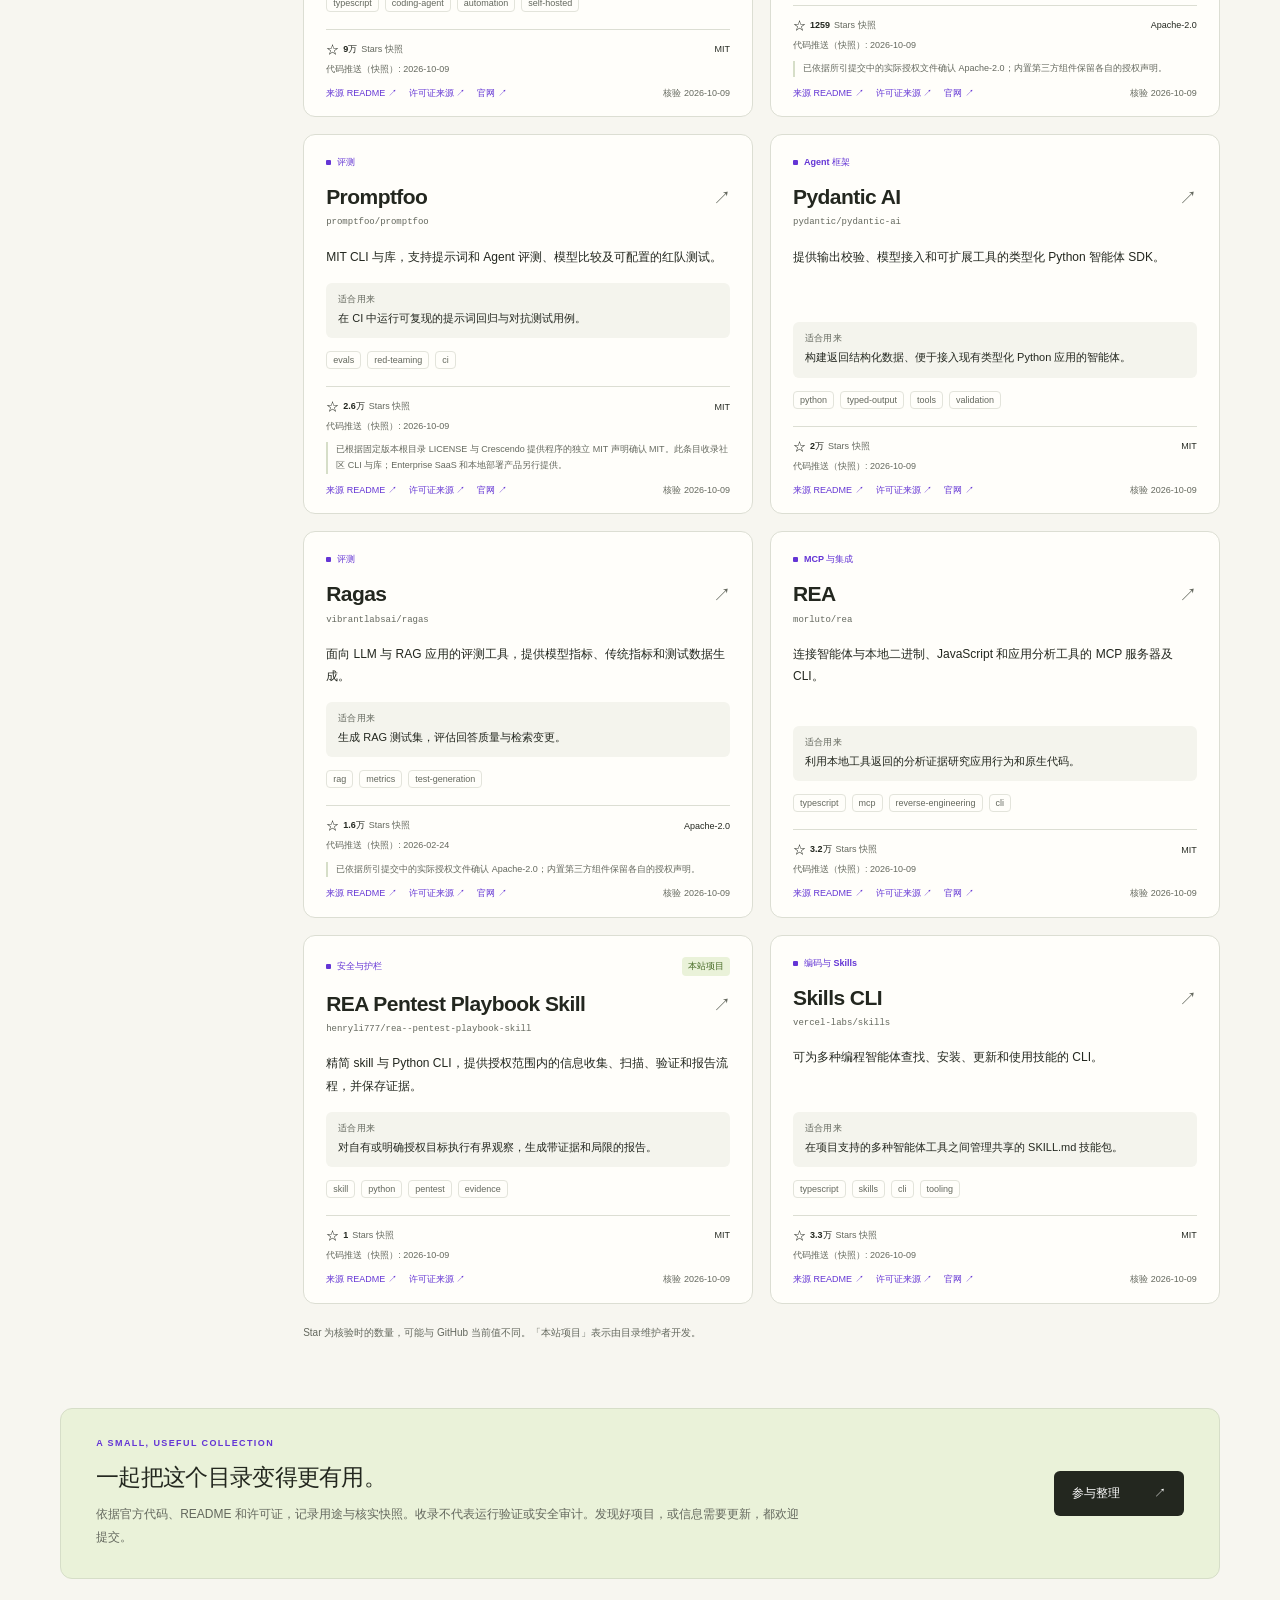
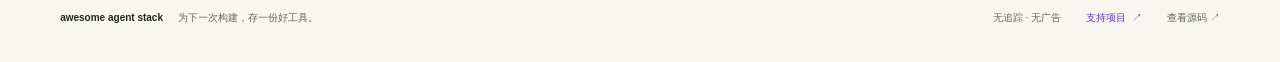
==== commit f9f6b2a3: "fix: keep project support visible across public directory views" ====
--- a/site/index.html
+++ b/site/index.html
@@ -20,6 +20,7 @@
       <nav class="header-nav" aria-label="主导航" id="main-nav">
         <a href="#catalog" class="nav-catalog" data-i18n="navCatalog">探索目录</a>
         <a href="#about" class="nav-about" data-i18n="navAbout">关于收录</a>
+        <a class="support-link" id="header-support" href="https://support.coinexo.top/?project=awesome-agent-stack" target="_blank" rel="noopener noreferrer"><span>支持项目</span><span aria-hidden="true">↗</span></a>
         <a class="repo-link" id="header-repo" href="https://github.com/henryli777/awesome-agent-stack"><span>GitHub</span><span aria-hidden="true">↗</span></a>
         <button class="language-button" id="language-toggle" type="button" aria-label="Switch to English">EN</button>
       </nav>
@@ -90,7 +91,7 @@
       </section>
     </main>
 
-    <footer class="site-footer shell"><p><strong>awesome agent stack</strong><span data-i18n="footerTagline">为下一次构建，存一份好工具。</span></p><div><span data-i18n="footerPrivacy">无追踪 · 无广告</span><a id="footer-repo" href="https://github.com/henryli777/awesome-agent-stack" data-i18n="footerSource">查看源码 ↗</a></div></footer>
+    <footer class="site-footer shell"><p><strong>awesome agent stack</strong><span data-i18n="footerTagline">为下一次构建，存一份好工具。</span></p><div><span data-i18n="footerPrivacy">无追踪 · 无广告</span><a class="support-link" id="footer-support" href="https://support.coinexo.top/?project=awesome-agent-stack" target="_blank" rel="noopener noreferrer"><span>支持项目</span><span aria-hidden="true">↗</span></a><a id="footer-repo" href="https://github.com/henryli777/awesome-agent-stack" data-i18n="footerSource">查看源码 ↗</a></div></footer>
     <noscript><p class="noscript-note">此目录需要 JavaScript 来搜索和筛选。<a href="https://github.com/henryli777/awesome-agent-stack#readme">在 GitHub 阅读完整目录 / Read the catalogue on GitHub</a>。</p></noscript>
   </body>
 </html>
--- a/site/style.css
+++ b/site/style.css
@@ -11,6 +11,7 @@
   --green: #cced88;
   --green-light: #eaf2d9;
   --radius: 12px;
+  --header-offset: 122px;
   color-scheme: light;
   font-family: -apple-system, BlinkMacSystemFont, "Segoe UI", "PingFang SC", "Microsoft YaHei", sans-serif;
   background: var(--paper);
@@ -34,15 +35,16 @@
 .skip-link { position: fixed; top: 12px; left: 12px; z-index: 10; padding: 12px 18px; background: var(--ink); color: #fff; border-radius: 6px; transform: translateY(-160%); }
 .skip-link:focus { transform: translateY(0); }
 
-.site-header { height: 97px; display: flex; align-items: center; justify-content: space-between; gap: 24px; }
+.site-header { min-height: 97px; padding-block: 18px; display: flex; align-items: center; justify-content: space-between; gap: 24px; position: sticky; top: 0; z-index: 5; background: var(--paper); }
 .brand { display: inline-flex; align-items: center; gap: 11px; flex-shrink: 0; }
 .brand-mark { width: 42px; height: 42px; display: flex; align-items: center; justify-content: center; position: relative; background: var(--purple); border-radius: 11px; color: #fff; font-size: 38px; font-weight: 750; line-height: 1; padding-bottom: 8px; }
 .brand-mark span { position: absolute; font-size: 20px; top: 0; right: 2px; font-weight: 550; }
 .brand-name { font-size: 17px; line-height: 1.15; font-weight: 750; letter-spacing: -.6px; }
 .brand-name > span { display: block; font-weight: 500; font-size: 13px; letter-spacing: -.15px; margin-top: 3px; }
-.header-nav { display: flex; align-items: center; gap: 28px; font-size: 13px; font-weight: 550; }
+.header-nav { display: flex; align-items: center; justify-content: flex-end; flex-wrap: wrap; gap: 12px 28px; font-size: 13px; font-weight: 550; }
 .header-nav a:hover, .site-footer a:hover { color: var(--purple); }
 .repo-link { display: inline-flex; gap: 9px; align-items: center; }
+.support-link { display: inline-flex; gap: 6px; align-items: center; flex-shrink: 0; white-space: nowrap; color: var(--purple); }
 .language-button { min-width: 38px; min-height: 34px; padding: 6px 9px; border: 1px solid var(--line); border-radius: 6px; background: transparent; font-size: 12px; font-weight: 650; }
 .language-button:hover { border-color: var(--purple); color: var(--purple); }
 
@@ -70,13 +72,13 @@
 .stat-date strong { font-size: 14px; letter-spacing: -.25px; }
 .stats-note { color: var(--muted); font-size: 10px; line-height: 1.7; margin: 0 0 0 auto; }
 
-.catalog-section { scroll-margin-top: 24px; }
+.catalog-section { scroll-margin-top: var(--header-offset); }
 .section-heading { border-top: 1px solid var(--ink); display: flex; align-items: center; justify-content: space-between; gap: 15px; padding-block: 23px 30px; }
 .section-heading h2 { display: flex; align-items: center; gap: 15px; font-size: 17px; font-weight: 650; margin: 0; }
 .section-number { font-size: 12px; font-weight: 400; color: var(--muted); }
 .section-kicker { color: var(--muted); font-size: 9px; letter-spacing: 1.6px; }
 .catalog-layout { display: grid; grid-template-columns: 205px minmax(0, 1fr); gap: 38px; align-items: start; }
-.catalog-sidebar { position: sticky; top: 25px; padding-top: 3px; }
+.catalog-sidebar { position: sticky; top: var(--header-offset); padding-top: 3px; }
 .catalog-sidebar h3 { font-size: 10px; letter-spacing: 1.1px; font-weight: 600; color: var(--muted); margin: 0 0 17px 13px; }
 .category-list { display: flex; flex-direction: column; gap: 5px; }
 .category-button { display: flex; align-items: center; gap: 10px; justify-content: space-between; min-height: 43px; padding: 10px 13px; border: 1px solid transparent; border-radius: 7px; background: transparent; font-size: 12px; text-align: start; }
@@ -156,7 +158,7 @@
 .button-primary { background: var(--purple); color: #fff; border-radius: 6px; padding: 11px 16px; font-size: 12px; font-weight: 600; }
 .button-primary:hover { background: #4e23b7; }
 
-.about-section { margin-top: 66px; scroll-margin-top: 25px; }
+.about-section { margin-top: 66px; scroll-margin-top: var(--header-offset); }
 .about-panel { display: flex; align-items: center; justify-content: space-between; gap: 38px; border: 1px solid #d6dec8; background: var(--green-light); padding: 29px 35px; border-radius: var(--radius); }
 .about-panel .eyebrow { font-size: 9px; margin-bottom: 14px; letter-spacing: 1.4px; }
 .about-panel h2 { font-size: 23px; font-weight: 600; letter-spacing: -.7px; margin: 0 0 10px; }
@@ -166,7 +168,10 @@
 .site-footer { display: flex; align-items: center; justify-content: space-between; gap: 20px; padding-block: 30px 35px; font-size: 10px; color: var(--muted); }
 .site-footer p { display: flex; gap: 15px; margin: 0; flex-wrap: wrap; line-height: 1.8; }
 .site-footer strong { color: var(--ink); font-weight: 600; }
-.site-footer > div { display: flex; gap: 25px; white-space: nowrap; }
+.site-footer > div { display: flex; flex-wrap: wrap; gap: 14px 25px; }
+.error-page { min-height: calc(100svh - 230px); padding-block: 64px; }
+.error-page h1 { font-size: 40px; line-height: 1.4; letter-spacing: 0; }
+.error-page p { color: var(--muted); line-height: 1.8; }
 .noscript-note { padding: 20px; text-align: center; line-height: 1.8; }
 .noscript-note a { color: var(--purple); text-decoration: underline; }
 @keyframes spin { to { transform: rotate(360deg); } }
@@ -217,8 +222,9 @@
   .site-footer { align-items: flex-start; }
 }
 @media (max-width: 620px) {
+  :root { --header-offset: 130px; }
   .shell { padding-inline: 22px; }
-  .site-header { height: 80px; gap: 12px; }
+  .site-header { min-height: 80px; flex-wrap: wrap; padding-block: 12px; gap: 12px; }
   .brand-mark { width: 35px; height: 35px; font-size: 32px; border-radius: 8px; }
   .brand-mark span { font-size: 16px; top: 0; }
   .brand-name { font-size: 15px; }
@@ -279,6 +285,11 @@
   .site-footer { flex-direction: column; gap: 14px; padding-top: 23px; font-size: 9px; }
   .site-footer p { gap: 5px; flex-direction: column; }
   .site-footer > div { gap: 20px; }
+  .error-page { padding-block: 40px; }
+  .error-page h1 { font-size: 28px; }
+}
+@media (max-height: 640px) {
+  .catalog-sidebar { position: static; }
 }
 @media (prefers-reduced-motion: reduce) {
   :root { scroll-behavior: auto; }
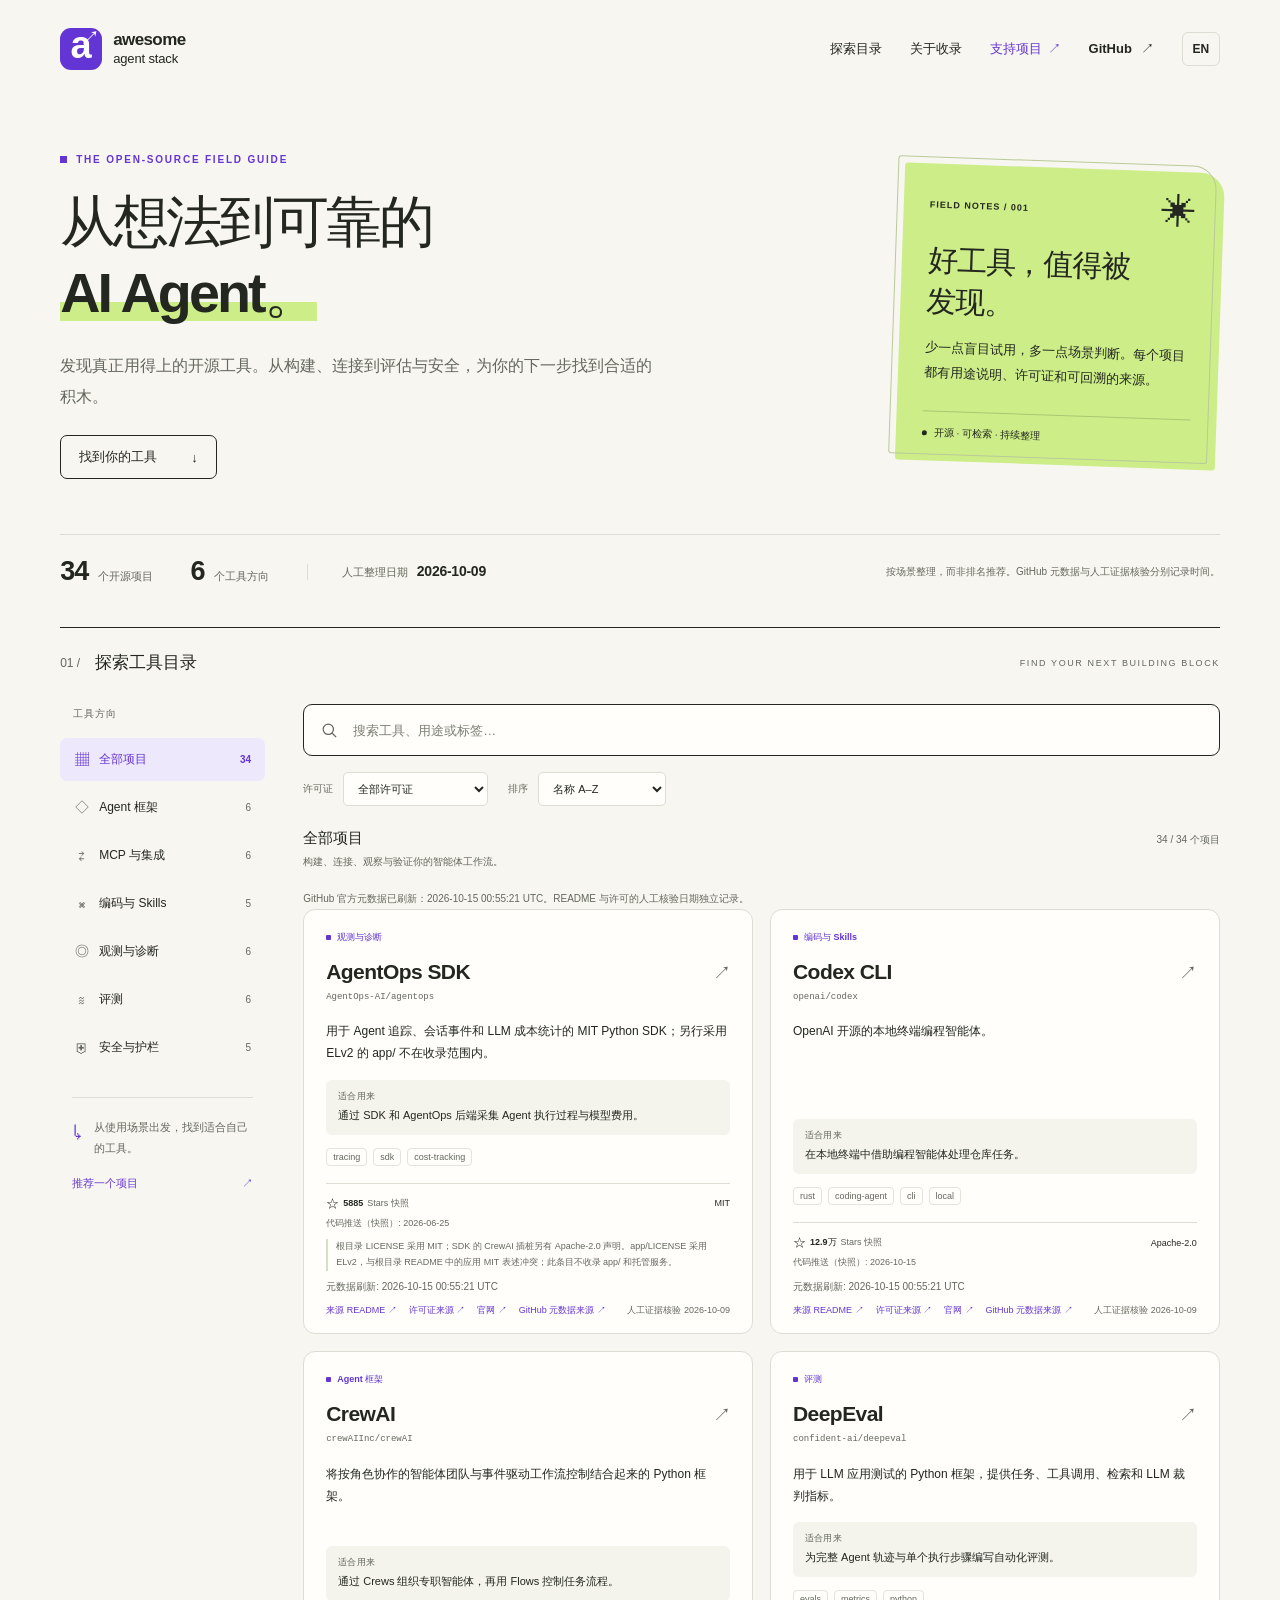
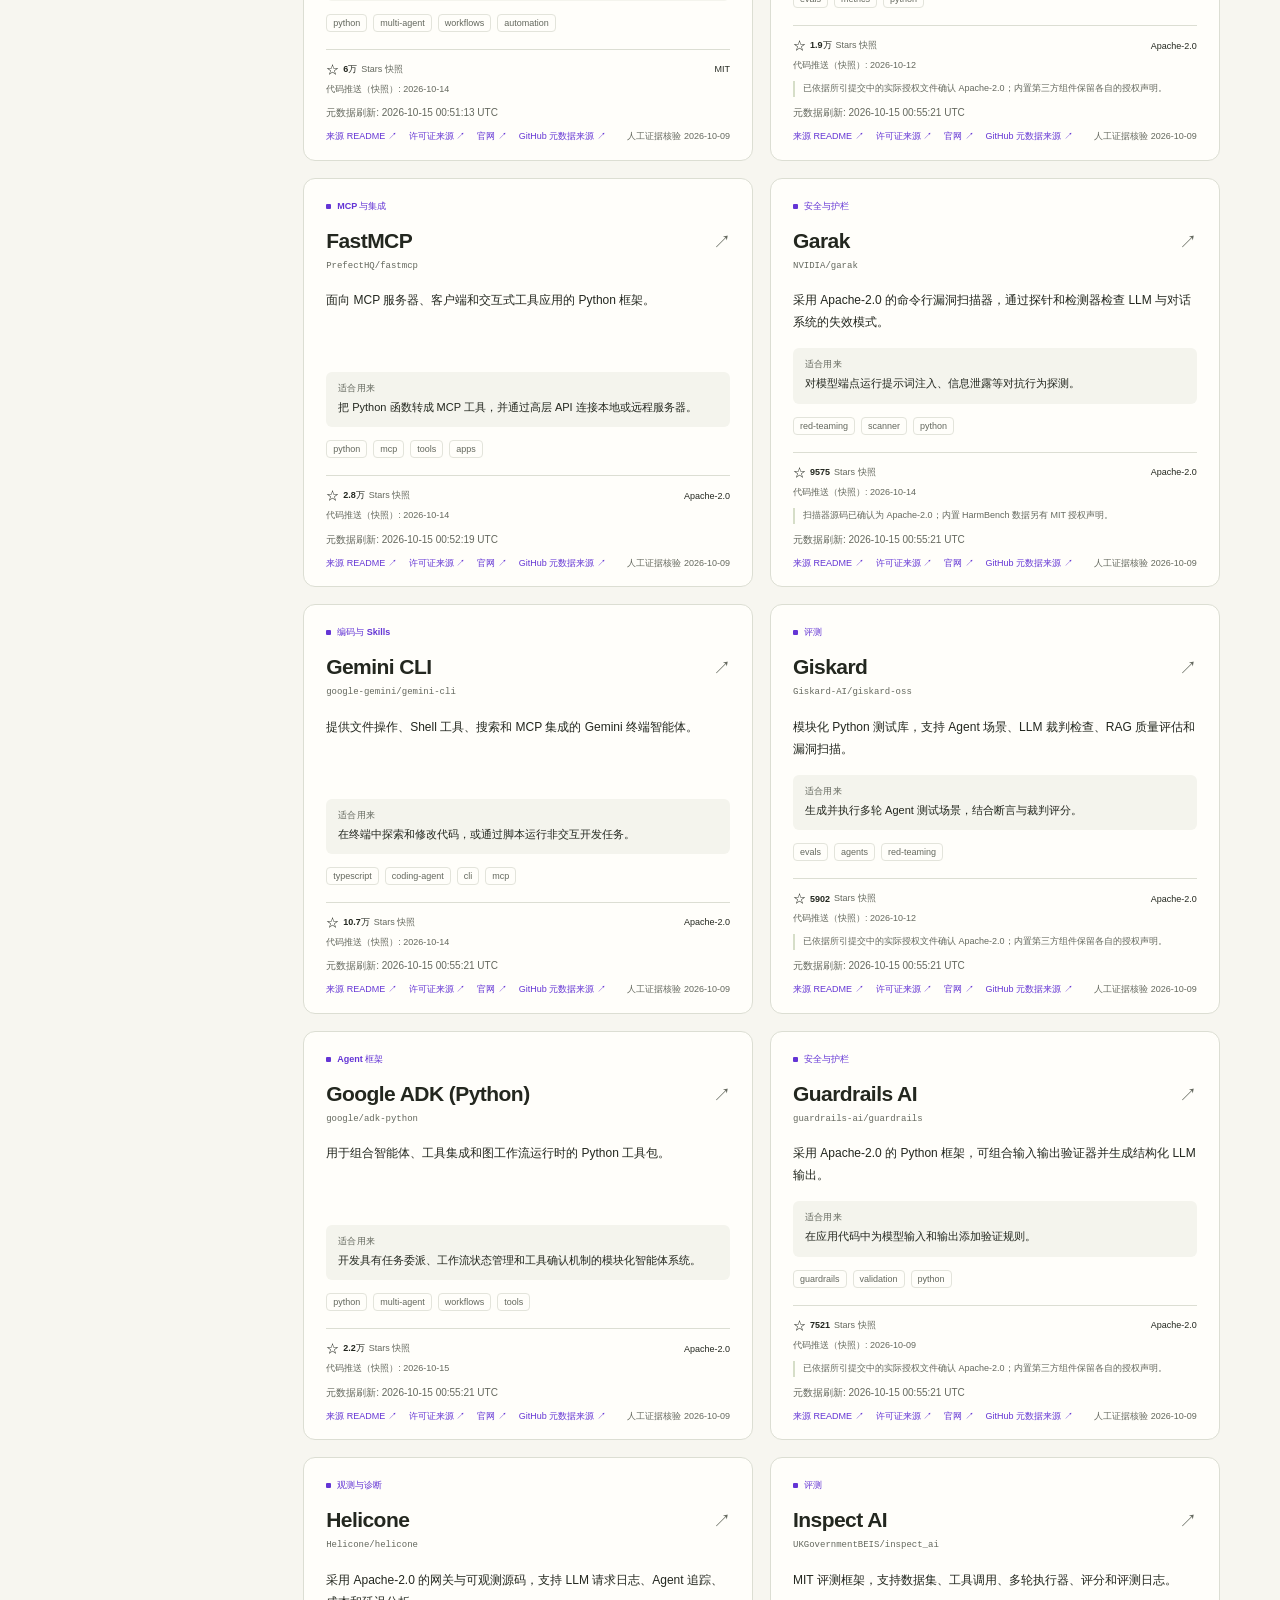
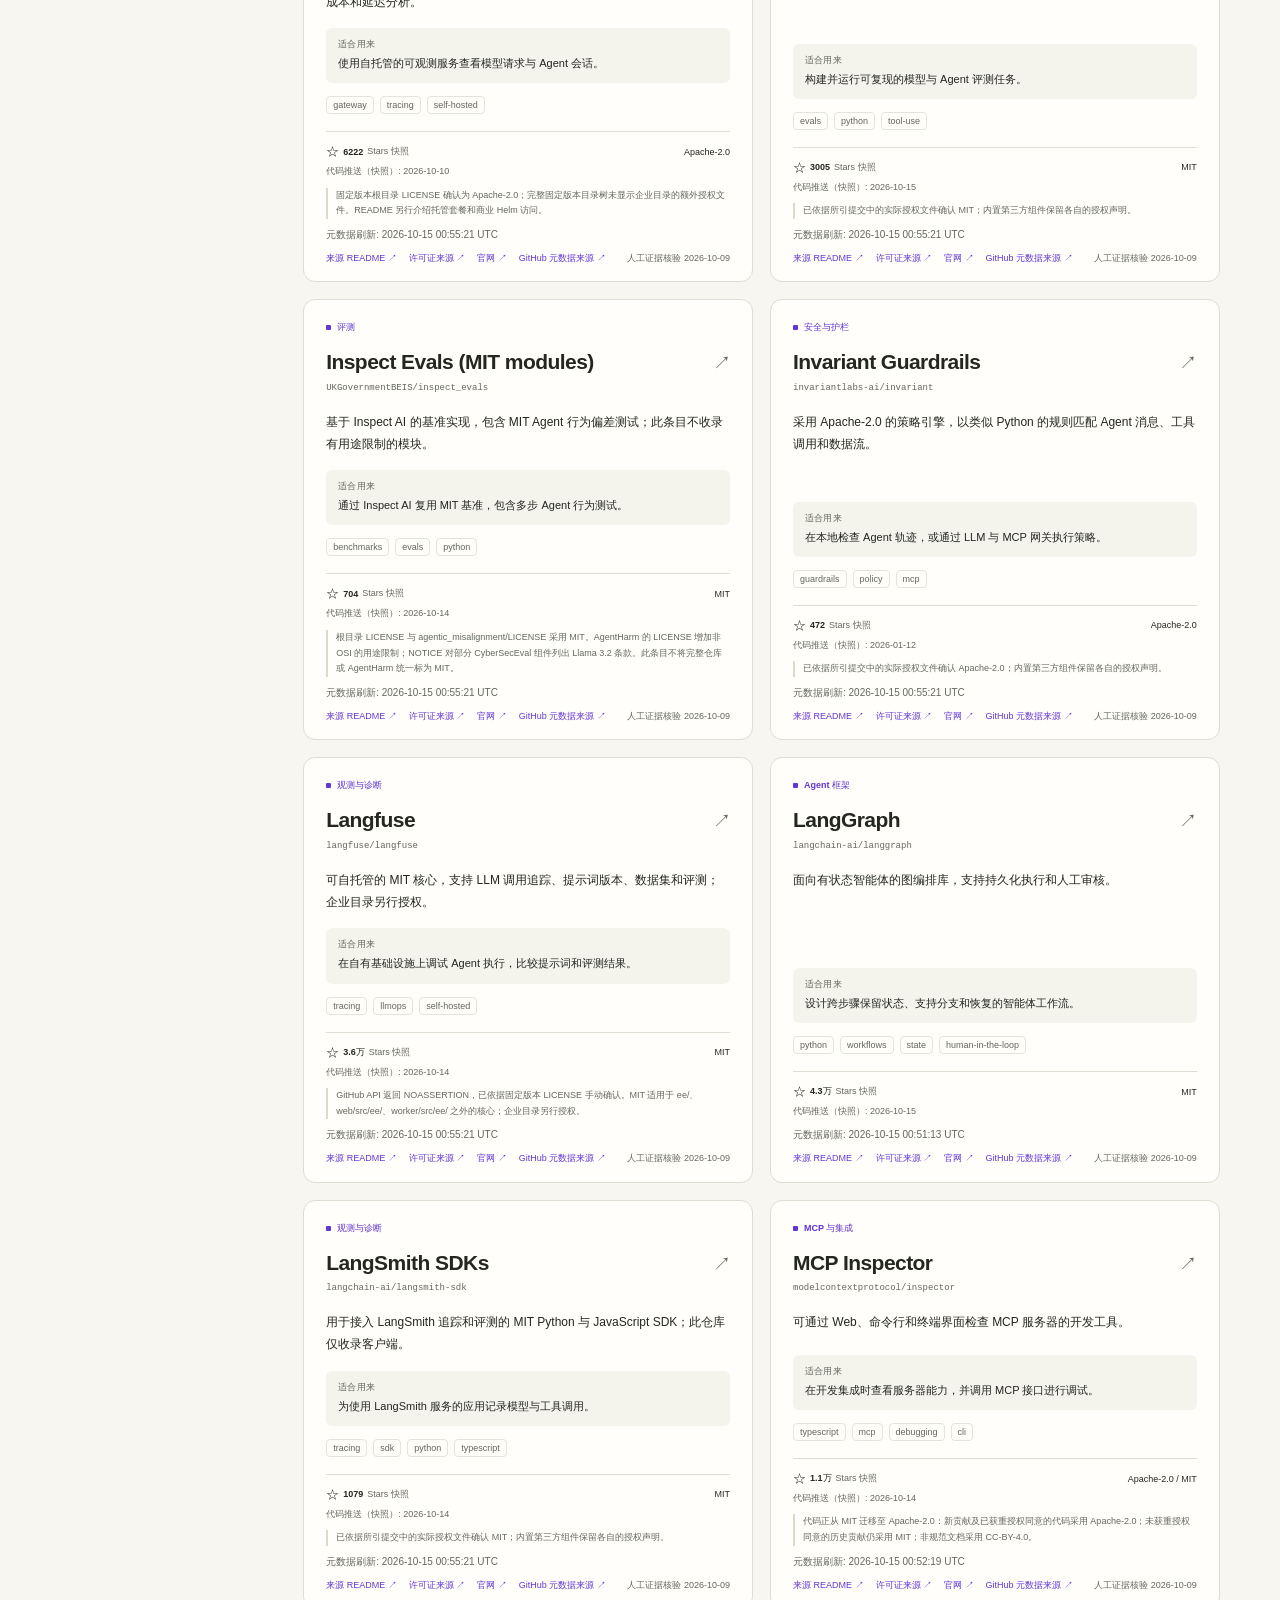
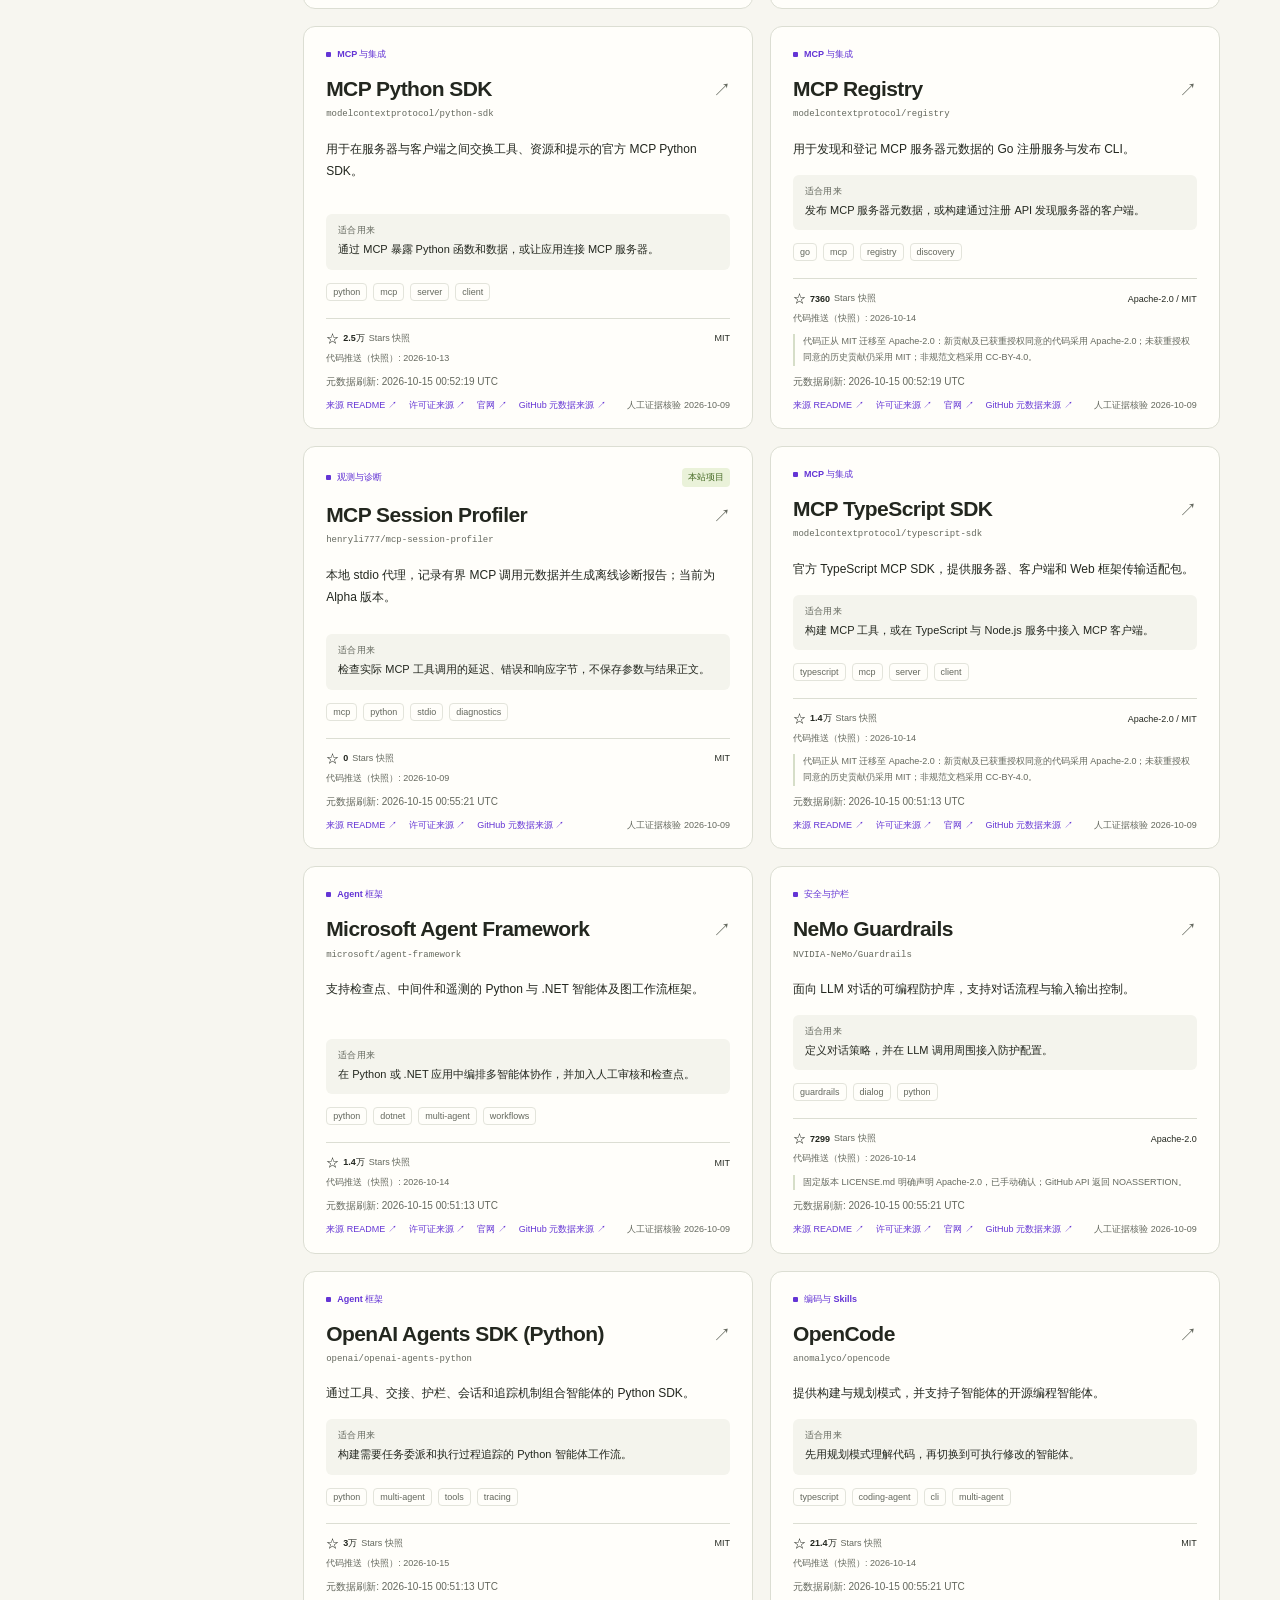
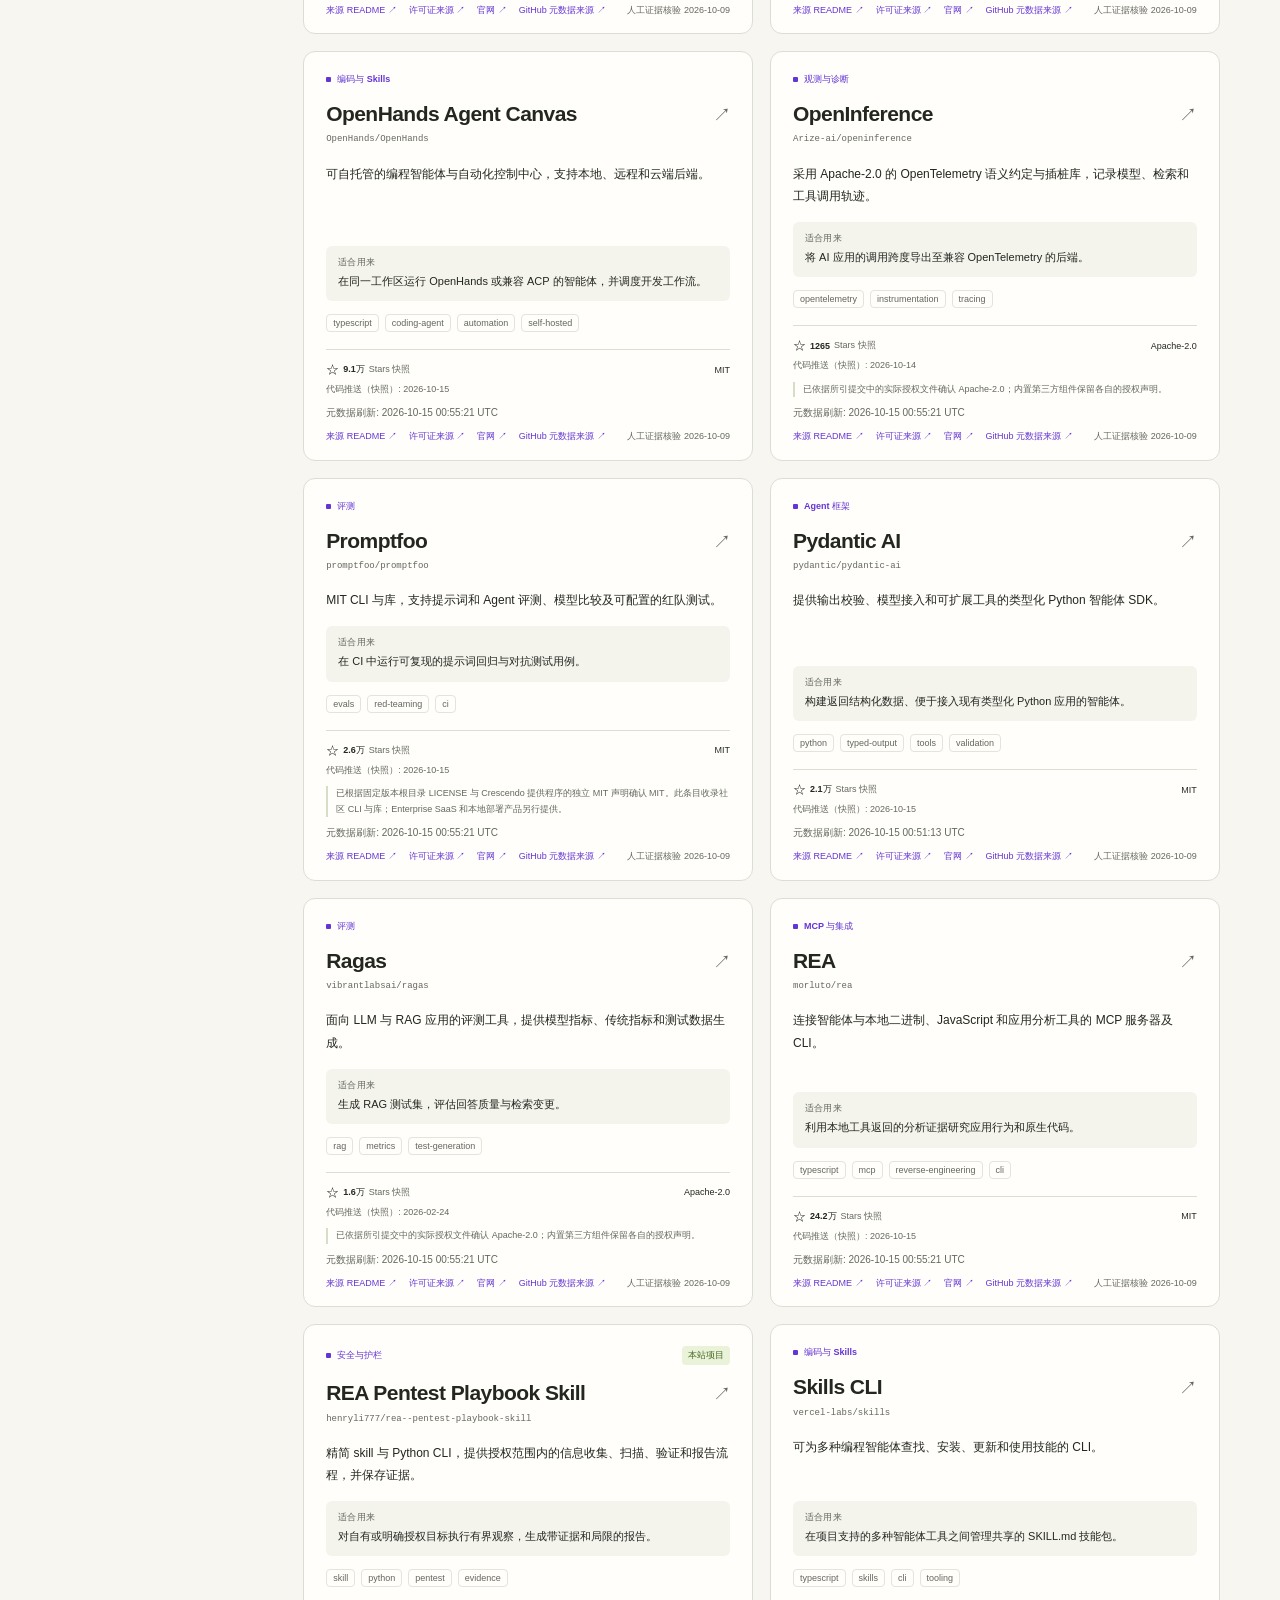
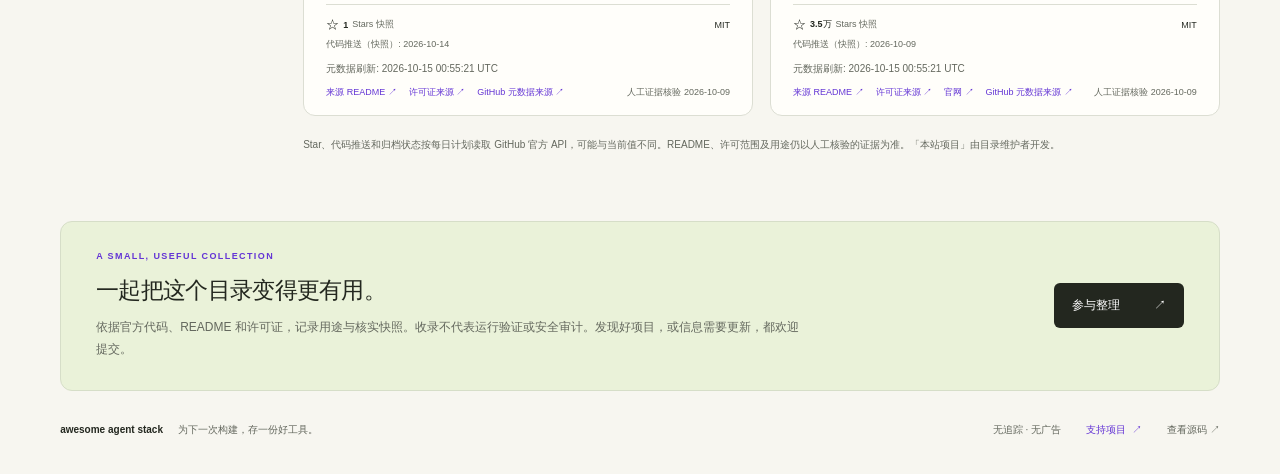
==== commit 98d577fe: "feat: refresh official GitHub metadata daily with separate evidence dates" ====
--- a/site/index.html
+++ b/site/index.html
@@ -20,7 +20,7 @@
       <nav class="header-nav" aria-label="主导航" id="main-nav">
         <a href="#catalog" class="nav-catalog" data-i18n="navCatalog">探索目录</a>
         <a href="#about" class="nav-about" data-i18n="navAbout">关于收录</a>
-        <a class="support-link" id="header-support" href="https://support.coinexo.top/?project=awesome-agent-stack" target="_blank" rel="noopener noreferrer"><span>支持项目</span><span aria-hidden="true">↗</span></a>
+        <a class="support-link" id="header-support" href="https://support.coinexo.top/" target="_blank" rel="noopener noreferrer"><span>支持项目</span><span aria-hidden="true">↗</span></a>
         <a class="repo-link" id="header-repo" href="https://github.com/henryli777/awesome-agent-stack"><span>GitHub</span><span aria-hidden="true">↗</span></a>
         <button class="language-button" id="language-toggle" type="button" aria-label="Switch to English">EN</button>
       </nav>
@@ -43,8 +43,8 @@
         <div class="hero-stats">
           <div class="hero-stat"><strong id="project-total">—</strong><span data-i18n="statProjects">个开源项目</span></div>
           <div class="hero-stat"><strong id="category-total">6</strong><span data-i18n="statCategories">个工具方向</span></div>
-          <div class="hero-stat stat-date"><span data-i18n="statSnapshot">目录快照</span><strong id="snapshot-date">2026-10-09</strong></div>
-          <p class="stats-note" data-i18n="statsNote">按场景整理，而非排名推荐。<br>Star 与代码推送时间均为核验时的快照。</p>
+          <div class="hero-stat stat-date"><span data-i18n="statSnapshot">人工整理日期</span><strong id="snapshot-date">2026-10-09</strong></div>
+          <p class="stats-note" data-i18n="statsNote">按场景整理，而非排名推荐。<br>GitHub 元数据与人工证据核验分别记录时间。</p>
         </div>
       </section>
 
@@ -70,6 +70,7 @@
               <button class="reset-filters" id="reset-filters" type="button" hidden data-i18n="reset">重置筛选</button>
             </div>
             <div class="results-heading"><div><h3 id="results-title" data-i18n="allProjects">全部项目</h3><p id="category-description" data-i18n="allDescription">构建、连接、观察与验证你的智能体工作流。</p></div><p id="result-count" role="status" aria-live="polite" aria-atomic="true" data-i18n="loading">正在加载目录…</p></div>
+            <p id="metadata-status" class="catalog-footnote" role="status" aria-live="polite"></p>
             <div id="status-panel" class="status-panel" role="status">
               <span class="loading-mark" aria-hidden="true"></span>
               <h4 id="status-title" data-i18n="loading">正在加载目录…</h4>
@@ -81,7 +82,7 @@
               <button type="button" class="button-primary" id="empty-reset" hidden data-i18n="emptyReset">清空搜索与筛选</button>
             </div>
             <div id="project-grid" class="project-grid" aria-label="开源项目列表" hidden></div>
-            <p class="catalog-footnote" id="catalog-footnote" hidden data-i18n="catalogFootnote">Star 为核验时的数量，可能与 GitHub 当前值不同。「本站项目」表示由目录维护者开发。</p>
+            <p class="catalog-footnote" id="catalog-footnote" hidden data-i18n="catalogFootnote">GitHub 元数据按每日计划刷新；README、许可范围及用途保留人工核验证据。「本站项目」由目录维护者开发。</p>
           </div>
         </div>
       </section>
@@ -91,7 +92,7 @@
       </section>
     </main>
 
-    <footer class="site-footer shell"><p><strong>awesome agent stack</strong><span data-i18n="footerTagline">为下一次构建，存一份好工具。</span></p><div><span data-i18n="footerPrivacy">无追踪 · 无广告</span><a class="support-link" id="footer-support" href="https://support.coinexo.top/?project=awesome-agent-stack" target="_blank" rel="noopener noreferrer"><span>支持项目</span><span aria-hidden="true">↗</span></a><a id="footer-repo" href="https://github.com/henryli777/awesome-agent-stack" data-i18n="footerSource">查看源码 ↗</a></div></footer>
+    <footer class="site-footer shell"><p><strong>awesome agent stack</strong><span data-i18n="footerTagline">为下一次构建，存一份好工具。</span></p><div><span data-i18n="footerPrivacy">无追踪 · 无广告</span><a class="support-link" id="footer-support" href="https://support.coinexo.top/" target="_blank" rel="noopener noreferrer"><span>支持项目</span><span aria-hidden="true">↗</span></a><a id="footer-repo" href="https://github.com/henryli777/awesome-agent-stack" data-i18n="footerSource">查看源码 ↗</a></div></footer>
     <noscript><p class="noscript-note">此目录需要 JavaScript 来搜索和筛选。<a href="https://github.com/henryli777/awesome-agent-stack#readme">在 GitHub 阅读完整目录 / Read the catalogue on GitHub</a>。</p></noscript>
   </body>
 </html>
--- a/site/style.css
+++ b/site/style.css
@@ -143,6 +143,7 @@
 .card-source a { color: var(--purple); }
 .card-source a:hover { text-decoration: underline; text-underline-offset: 3px; }
 .card-source-links { display: flex; flex-wrap: wrap; gap: 12px; }
+.card-metadata-date { font-size: 10px; color: var(--muted); margin: 9px 0 0; overflow-wrap: anywhere; }
 .card-license-note { margin-top: 8px; padding-left: 8px; border-left: 2px solid #d6dec8; }
 .card-license-note p { color: var(--muted); font-size: 9px; line-height: 1.75; margin: 0; overflow-wrap: anywhere; }
 .catalog-footnote { font-size: 10px; color: var(--muted); line-height: 1.85; margin: 20px 0 0; }
